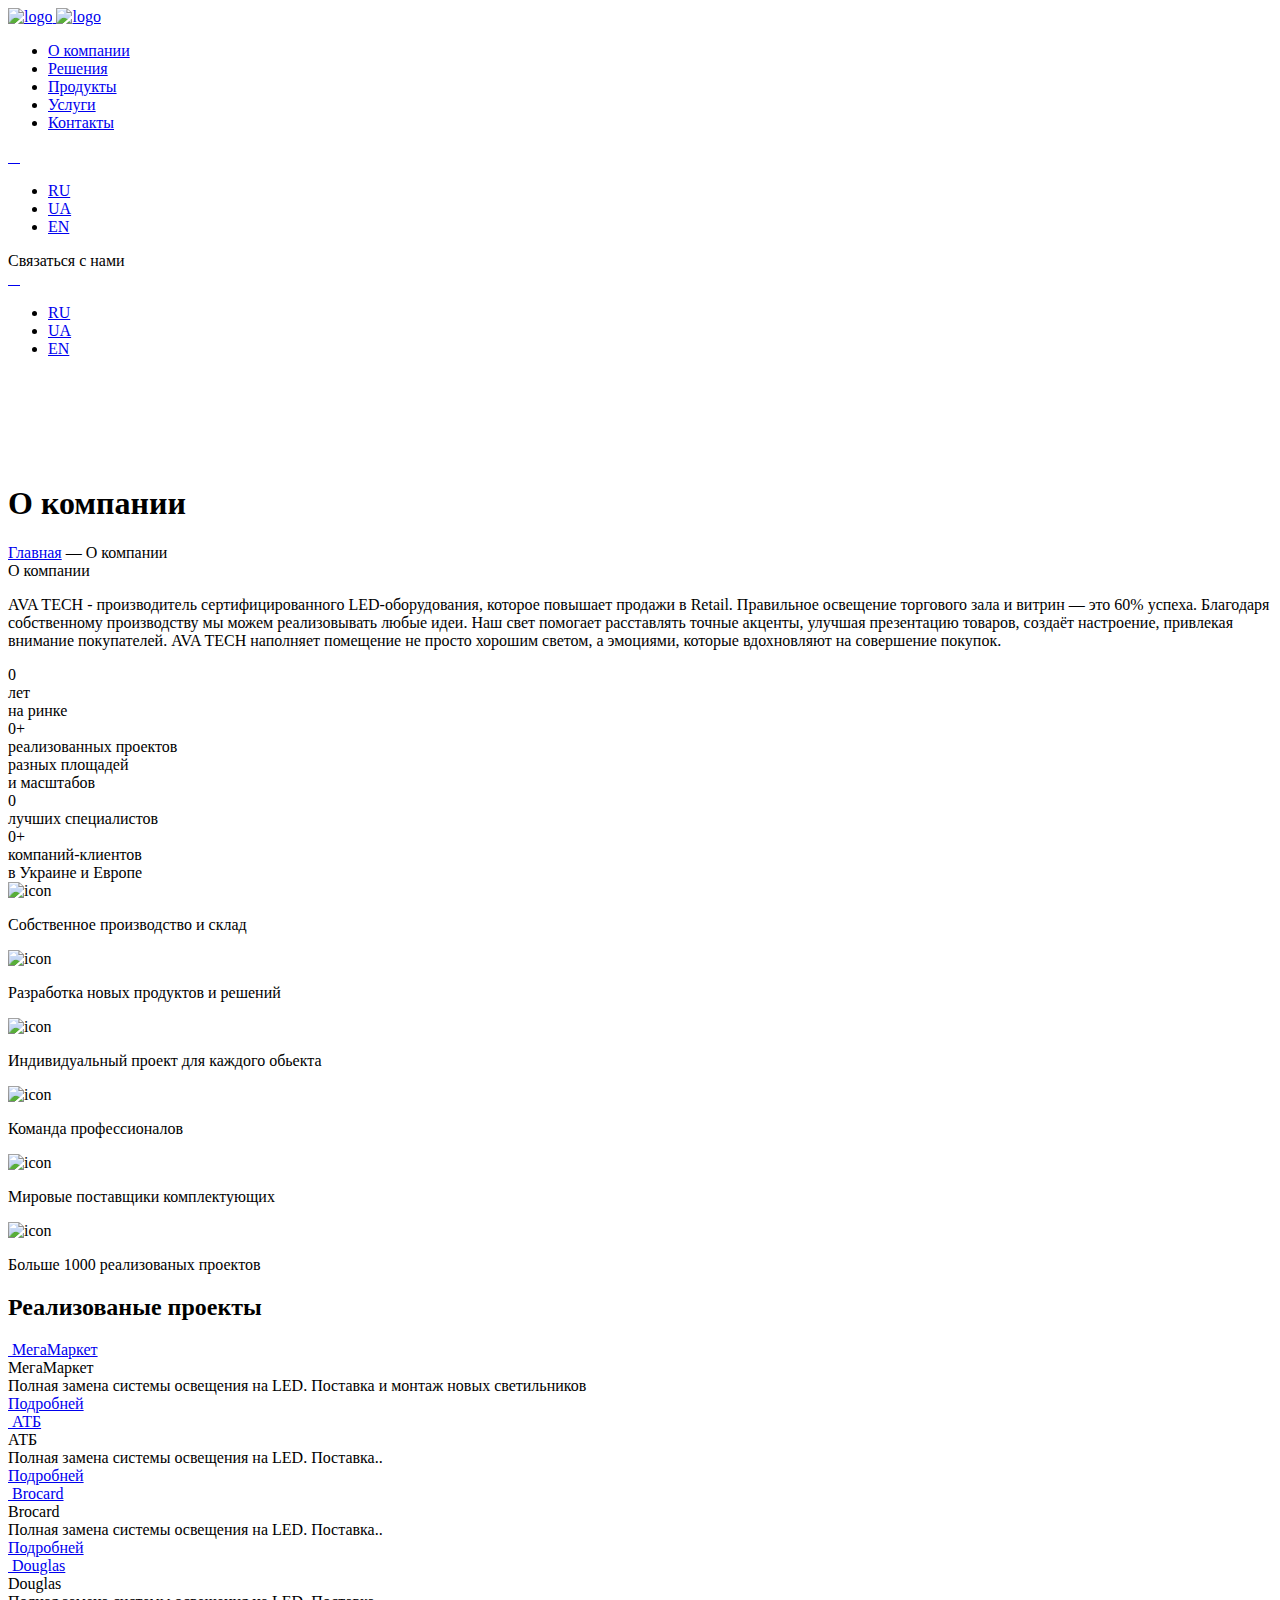
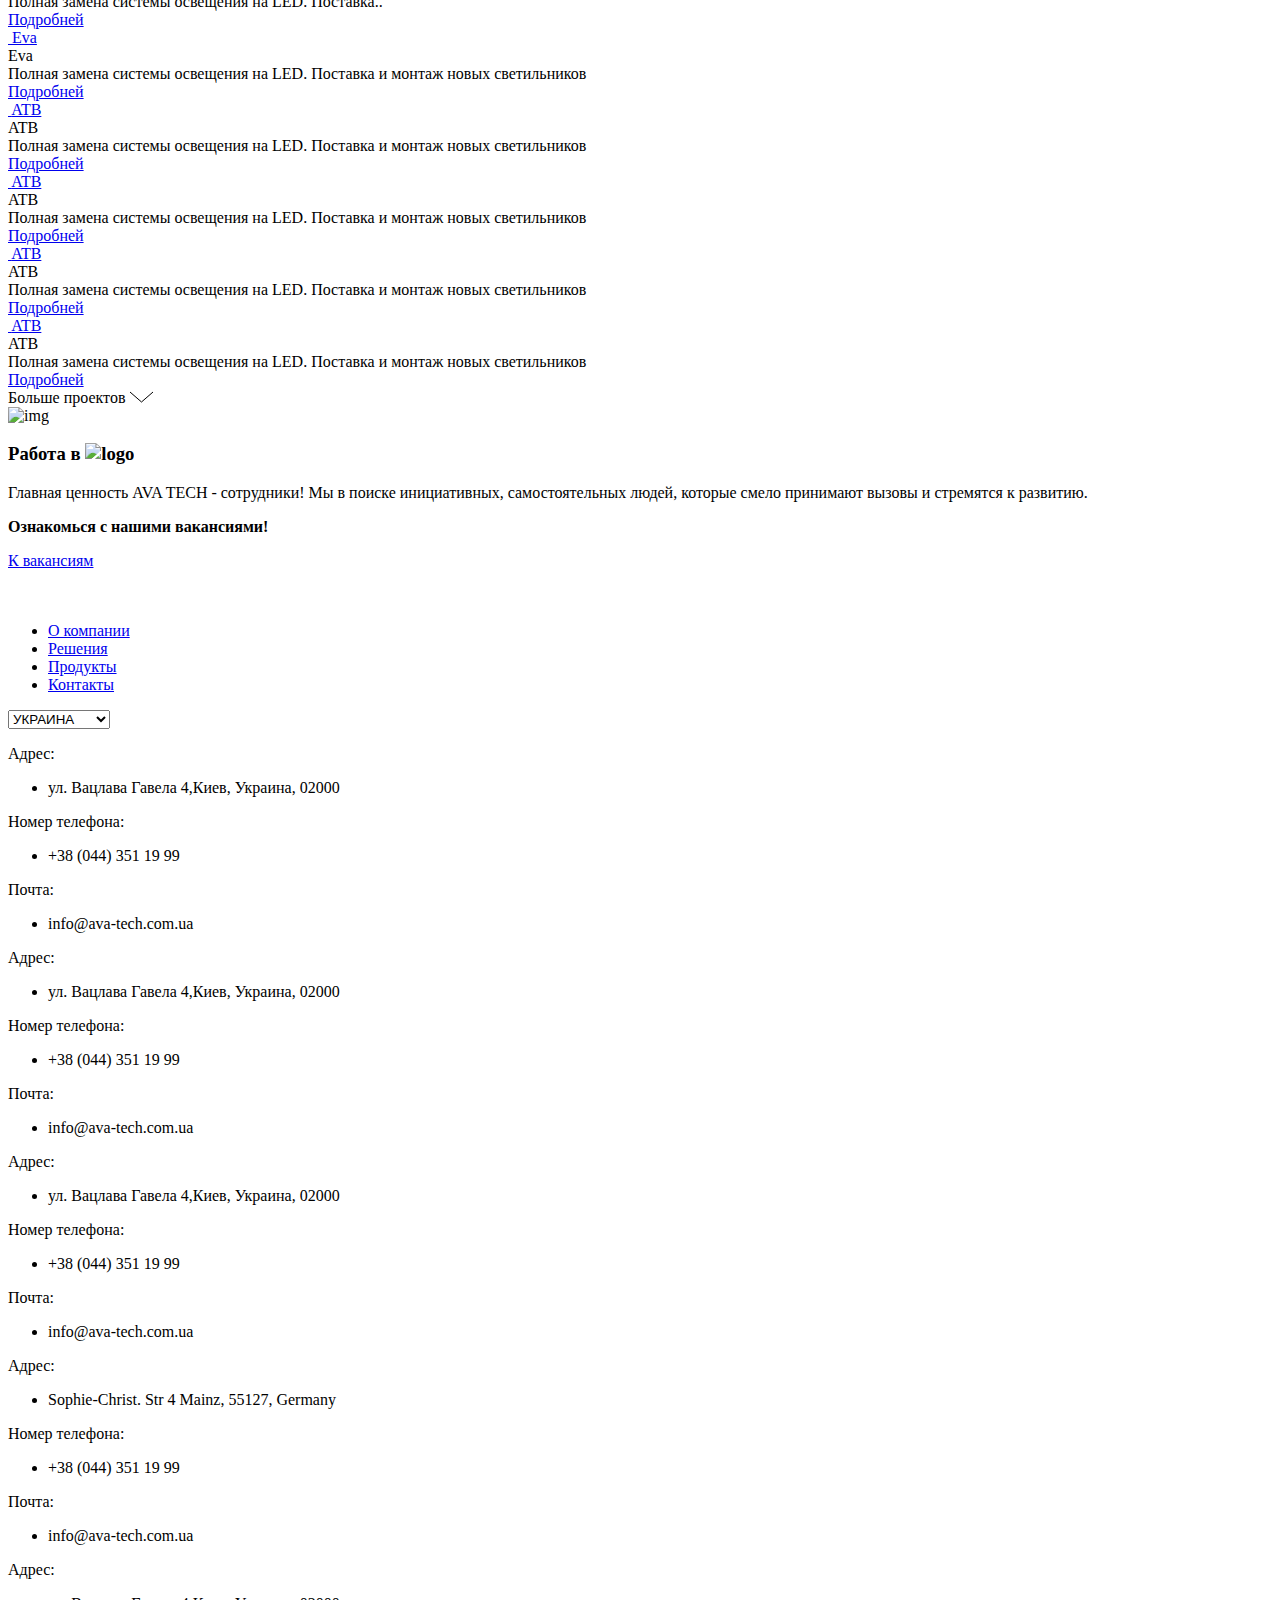
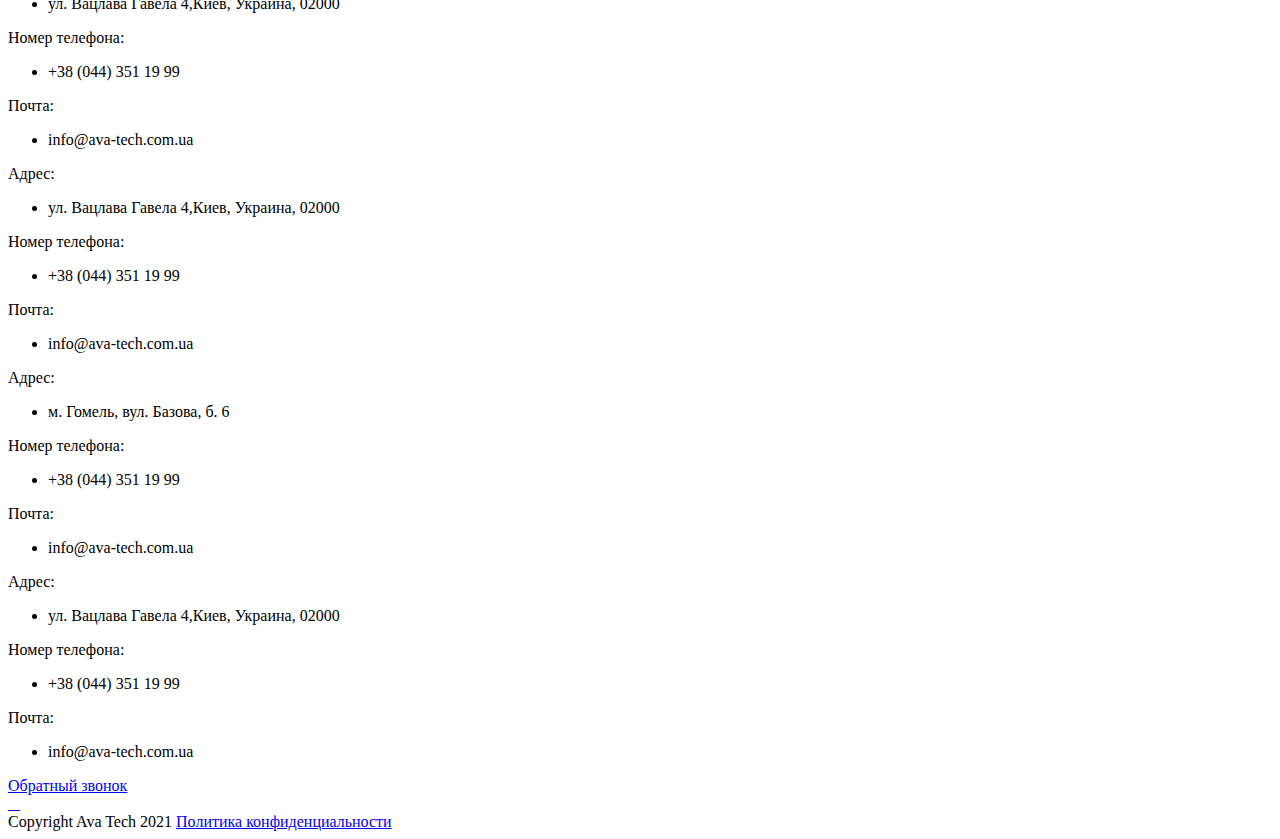
==== about.html @ 02c9c63f "Add files via upload" ====
<!DOCTYPE html>
<html lang="en">
<head>
    <meta charset="UTF-8">
    <meta http-equiv="X-UA-Compatible" content="IE=edge">
    <meta name="viewport" content="width=device-width, initial-scale=1.0">
    <link rel="stylesheet" href="./css/bootstrap.min.css">
    <link rel="stylesheet" href="./css/slick.css">
    <link rel="stylesheet" href="./css/aos.css">
    <!-- <link rel="stylesheet" href="./css/swiper-bundle.css"> -->
    <link rel="stylesheet" href="./css/nice-select.css">
    <link rel="stylesheet" href="./css/main.css">
    <link rel="icon" href="./img/favicon.png" sizes="32x32" />

    <script src="https://unpkg.com/@google/markerclustererplus@4.0.1/dist/markerclustererplus.min.js"></script>
    <script src="https://maps.googleapis.com/maps/api/js?key=AIzaSyApj8qSzyO4DqXeQtFQPKI4mi6p-MBwlpo&libraries=places"></script>

    <link rel="stylesheet" href="css/new.css">
    <title>AvaTech</title>
</head>
<body class="">
    <header class="header__wrapper">
        <div class="header">
            <div class="container">
                <div class="header_row ">
                    
                    <div class="header__logo">
                        <a href="index.html">
                            <img class="logo-big" src="./img/logo_icon.svg" alt="logo">
                            <img class="logo-small" src="./img/logo_small.svg" alt="logo">
                        </a>
                    </div>
                
                    <div class=" header__menu-wrap">
                        <div class="header__menu">
                            <ul>
                                <li class="current-menu-item ">
                                    <a href="about.html">О компании</a>
                                </li>
                                <li >
                                    <a href="solutions.html">Решения</a>
                                </li>
                                <li>
                                    <a href="products.html">Продукты</a>
                                </li>
                                <li>
                                    <a href="#">Услуги</a>
                                </li>
                                <li>
                                    <a href="contacts.html">Контакты</a>
                                </li>
                            </ul>
                        </div>
                        <div class="header__soc_mob">
                            <a href="#">
                                <img src="./img/Icon_youtube.svg" alt="">
                            </a>
                            <a href="#">
                                <img src="./img/Icon_inst.svg" alt="">
                            </a>
                            <a href="#">
                                <img src="./img/Icon_fb.svg" alt="">
                            </a>
                            <a href="#">
                                <img src="./img/Icon_in.svg" alt="">
                            </a>
                        </div>
                        <div class="header__lang_mob">
                            <ul>
                                <li class="current-lang">
                                    <a href="#">RU</a>
                                </li>
                                <li>
                                    <a href="#">UA</a>
                                </li>
                                <li>
                                    <a href="#">EN</a>
                                </li>
                            </ul>
                        </div>
                    </div>
                    
                    <div class="header__phone">
                        <span>Связаться с нами</span>
                        <img src="./img/phone_w.svg" alt="">
                    </div>
                    <div class="header__soc">
                        <a href="#">
                            <img src="./img/Icon_youtube.svg" alt="">
                        </a>
                        <a href="#">
                            <img src="./img/Icon_inst.svg" alt="">
                        </a>
                        <a href="#">
                            <img src="./img/Icon_fb.svg" alt="">
                        </a>
                        <a href="#">
                            <img src="./img/Icon_in.svg" alt="">
                        </a>
                    </div>
                    <div class="header__lang">
                        <ul>
                            <li class="current-lang">
                                <a href="#">RU</a>
                            </li>
                            <li>
                                <a href="#">UA</a>
                            </li>
                            <li>
                                <a href="#">EN</a>
                            </li>
                        </ul>
                    </div>
                    <div class="burger-menu ">
                        <img class="burger-menu_open" src="./img/burger.svg" alt="">
                        <img class="burger-menu_close" src="./img/close.svg" alt="">
                    </div>
                   
                </div>
            </div>
        </div>
    </header>
    <main>
        <section class="about-intro">
            <div class="about-intro__slider">
                <div class="about-intro-slider">
                    <div class="about-intro-slide">
                        <img src="./img/about_slide_1.jpg" alt="">
                    </div>
                    <div class="about-intro-slide">
                        <img src="./img/about_slide2.jpg" alt="">
                    </div>
                    <div class="about-intro-slide">
                        <img src="./img/about_slide3.jpg" alt="">
                    </div>
                    <div class="about-intro-slide">
                        <img src="./img/about_slide4.jpg" alt="">
                    </div>
                </div>
            </div>
            <div class="about-intro__container">
                <div class="container">
                    <div class="about-intro__title">
                        <h1>О компании</h1>
                    </div>
                    <div class="slick-navigation"></div>
                </div>
            </div>
        </section>

        <div class="container">
            <div class="breadcrumbs">
                <span>
                    <a href="index.html">Главная</a>
                </span>
                —
                <span>
                    О компании 
                </span>
            </div>
        </div>

        
        
        <section class="about" id="about">
            <div class="container">
                <div class="about__title">
                    <div class="s-title">О компании</div>
                </div>
                <div class="row align-items-center">
                    <div class="col-lg-6">
                        <div class="abouttext">
                            <p>
                                AVA TECH - производитель сертифицированного LED-оборудования, которое повышает продажи в Retail. Правильное освещение торгового зала и витрин — это 60% успеха. Благодаря собственному производству мы можем реализовывать любые идеи. Наш свет помогает расставлять точные акценты, улучшая презентацию товаров, создаёт настроение, привлекая внимание покупателей. AVA TECH наполняет помещение не просто хорошим светом, а эмоциями, которые вдохновляют на совершение покупок.
                            </p>
                        </div>
                    </div>
                    <div class="col-lg-6 countboxab">
                        <div class="about__statistics">
                            <div class="statistics-item">
                                <div class="statistics-item__numb"><span class='count' data-count="9">0</span></div>
                                <div class="statistics-item__text">лет <br> на ринке</div>
                            </div>
                            <div class="statistics-item">
                                <div class="statistics-item__numb"><span class='count' data-count="1000">0</span>+</div>
                                <div class="statistics-item__text">реализованных проектов<br> разных площадей<br> и масштабов</div>
                            </div>
                            <div class="statistics-item">
                                <div class="statistics-item__numb"><span class='count' data-count="50">0</span></div>
                                <div class="statistics-item__text">лучших специалистов</div>
                            </div>
                            <div class="statistics-item">
                                <div class="statistics-item__numb"><span class='count' data-count="100">0</span>+</div>
                                <div class="statistics-item__text">компаний-клиентов<br> в Украине и Европе</div>
                            </div>
                            
                        </div>
                    </div>
                </div>
                <div class="about__items">
                    <div class="row">
                        <div class="col-lg-2 col-md-4 col-6">
                            <div class="about__items-benefits">
                                <div class="imgwrap">
                                    <img src="img/new/abic1.svg" alt="icon">
                                </div>
                                <p>
                                    Собственное производство и склад
                                </p>
                            </div>
                        </div>
                        <div class="col-lg-2 col-md-4 col-6">
                            <div class="about__items-benefits">
                                <div class="imgwrap">
                                    <img src="img/new/abic2.svg" alt="icon">
                                </div>
                                <p>
                                    Разработка новых продуктов и решений
                                </p>
                            </div>

                        </div>
                        <div class="col-lg-2 col-md-4 col-6">
                            <div class="about__items-benefits">
                                <div class="imgwrap">
                                    <img src="img/new/abic3.svg" alt="icon">
                                </div>
                                <p>
                                    Индивидуальный проект для каждого обьекта
                                </p>
                            </div>

                        </div>
                        <div class="col-lg-2 col-md-4 col-6">
                            <div class="about__items-benefits">
                                <div class="imgwrap">
                                    <img src="img/new/abic4.svg" alt="icon">
                                </div>
                                <p>
                                    Команда профессионалов
                                </p>
                            </div>

                        </div>
                        <div class="col-lg-2 col-md-4 col-6">
                            <div class="about__items-benefits">
                                <div class="imgwrap">
                                    <img src="img/new/abic5.svg" alt="icon">
                                </div>
                                <p>
                                    Мировые поставщики комплектующих
                                </p>
                            </div>

                        </div>
                        <div class="col-lg-2 col-md-4 col-6">
                            <div class="about__items-benefits">
                                <div class="imgwrap">
                                    <img src="img/new/abic6.svg" alt="icon">
                                </div>
                                <p>
                                    Больше 1000 реализованых проектов
                                </p>
                            </div>

                        </div>
                    </div>
                </div>
            </div>
        </section>

        <!-- <section class="about-services">
            <div class="about__title"> 
                <div class="s-title">Услуги</div>
            </div>
            <div class="container">
                <div class="about-services__items">
                    <div class="about-service">
                        <div class="row">
                            <div class="col-lg-6">
                                <div class="about-service__img">
                                    <img src="./img/service1.jpg" alt="">
                                </div>
                            </div>
                            <div class="col-lg-6">
                                <div class="about-service__content">
                                    <div class="about-service__title">Световой дизайн </div>
                                    <div class="about-service__text">
                                        <p>
                                            Правильный свет притягивает внимание, интригует, 
                                            создает атмосферу и играет с настроением покупателя. 
                                            Такой свет направляет внимание в нужное направление и 
                                            вызывает эмоции способные выделить нужный товар среди других подобных.
                                        </p>
                                        <p>
                                            Чего вы ждете от своего света? Компания AVA TECH умеет создавать концепции 
                                            с душой и идеей под любые требования заказчика. Наш свет раскроет ваш 
                                            продукт в лучшем свете и поможет увеличить продажи.
                                        </p>
                                    </div>
                                </div>
                            </div>
                        </div>
                    </div>
                    <div class="about-service">
                        <div class="row">
                            <div class="col-lg-6">
                                <div class="about-service__img">
                                    <img src="./img/service2.jpg" alt="">
                                </div>
                            </div>
                            <div class="col-lg-6">
                                <div class="about-service__content">
                                    <div class="about-service__title">Монтаж и настройка освещения</div>
                                    <div class="about-service__text">
                                        <p>
                                            Монтаж и настройка освещения это неотъемлемая часть качественного светового 
                                            решения. Наши специалисты разместят освещение в вашем магазине точно по 
                                            проекту размещения освещения и настроят светильник для того чтобы он 
                                            выполнял свои задачи с максимальной точностью. 
                                        </p>
                                    </div>
                                </div>
                            </div>
                        </div>
                    </div>
                    <div class="about-service">
                        <div class="row">
                            <div class="col-lg-6">
                                <div class="about-service__img">
                                    <img src="./img/service3.jpg" alt="">
                                </div>
                            </div>
                            <div class="col-lg-6">
                                <div class="about-service__content">
                                    <div class="about-service__title">Системы управления</div>
                                    <div class="about-service__text">
                                        <p>
                                            Независимо от того, существующее ли это здание или новое - с нашими 
                                            системами автоматического управления вы получите контроль над своей недвижимостью. 
                                            Данные системы без труда позволяют регулировать работу систем при разных 
                                            условиях и поможет снизить расходы на обслуживание данных процессов.
                                        </p>
                                        
                                    </div>
                                </div>
                            </div>
                        </div>
                    </div>
                </div>
            </div>
        </section> -->
      
        <section class="projects">
            <div class="container">
                <div class="title-projects">
                    <h2>Реализованые проекты</h2>
                </div>
            </div>
            <div class="container">
                <div class="projects__items clearfix">
                    <div class="projects-item__wrap">
                        <div class="projects-item">
                            <div class="projects-item__content">
                                <a href="#" class="projects-item__img">
                                    <img src="./img/proj1.jpg" alt="">
                                </a>
                                <a href="#" class="projects-item__title">МегаМаркет</a>
                                <div class="projects-item__desc">
                                    <div class="projects-item__name">МегаМаркет</div>
                                    <div class="projects-item__text">Полная замена системы освещения на LED. Поставка и монтаж новых светильников</div>
                                    <div class="projects-item__btn">
                                        <a href="#" class="btn btn_black">Подробней</a>
                                    </div>
                                </div>
                            </div>
                        </div>
                    </div>
                    <div class="projects-item__wrap">
                        <div class="projects-item">
                            <div class="projects-item__content">
                                <a href="#" class="projects-item__img">
                                    <img src="./img/proj2.jpg" alt="">
                                </a>
                                <a href="#" class="projects-item__title">АТБ</a>

                                <div class="projects-item__desc">
                                    <div class="projects-item__name">АТБ</div>
                                    <div class="projects-item__text">Полная замена системы освещения на LED. Поставка.. </div>
                                    <div class="projects-item__btn">
                                        <a href="#" class="btn btn_black">Подробней</a>
                                    </div>
                                </div>
                            </div>
                        </div>
                        
                    </div>
                    <div class="projects-item__wrap">
                        <div class="projects-item">
                            <div class="projects-item__content">
                                <a href="#" class="projects-item__img">
                                    <img src="./img/proj3.jpg" alt="">
                                </a>
                                <a href="#" class="projects-item__title">Brocard</a>

                                <div class="projects-item__desc">
                                    <div class="projects-item__name">Brocard</div>
                                    <div class="projects-item__text">Полная замена системы освещения на LED. Поставка.. </div>
                                    <div class="projects-item__btn">
                                        <a href="#" class="btn btn_black">Подробней</a>
                                    </div>
                                </div>
                            </div>
                        </div>
                        
                    </div>
                    <div class="projects-item__wrap">
                        <div class="projects-item">
                            <div class="projects-item__content">
                                <a href="#" class="projects-item__img">
                                    <img src="./img/proj4.jpg" alt="">
                                </a>
                                <a href="#" class="projects-item__title">Douglas</a>
                                <div class="projects-item__desc">
                                    <div class="projects-item__name">Douglas</div>
                                    <div class="projects-item__text">Полная замена системы освещения на LED. Поставка.. </div>
                                    <div class="projects-item__btn">
                                        <a href="#" class="btn btn_black">Подробней</a>
                                    </div>
                                </div>
                            </div>
                        </div>
                        
                    </div>
                    <div class="projects-item__wrap">
                        <div class="projects-item">
                            <div class="projects-item__content">
                                <a href="#" class="projects-item__img">
                                    <img src="./img/proj5.jpg" alt="">
                                </a>
                                <a href="#" class="projects-item__title">Eva</a>

                                <div class="projects-item__desc">
                                    <div class="projects-item__name">Eva</div>
                                    <div class="projects-item__text">Полная замена системы освещения на LED. Поставка и монтаж новых светильников</div>
                                    <div class="projects-item__btn">
                                        <a href="#" class="btn btn_black">Подробней</a>
                                    </div>
                                </div>
                            </div>
                        </div>
                        
                    </div>
                    <div class="projects-item__wrap">
                        <div class="projects-item">
                            <div class="projects-item__content">
                                <a href="#" class="projects-item__img">
                                    <img src="./img/proj2.jpg" alt="">
                                </a>
                                <a href="#" class="projects-item__title">ATB</a>

                                <div class="projects-item__desc">
                                    <div class="projects-item__name">ATB</div>
                                    <div class="projects-item__text">Полная замена системы освещения на LED. Поставка и монтаж новых светильников</div>
                                    <div class="projects-item__btn">
                                        <a href="#" class="btn btn_black">Подробней</a>
                                    </div>
                                </div>
                            </div>
                        </div>
                        
                    </div>
                    <div class="projects-item__wrap">
                        <div class="projects-item">
                            <div class="projects-item__content">
                                <a href="#" class="projects-item__img">
                                    <img src="./img/proj3.jpg" alt="">
                                </a>
                                <a href="#" class="projects-item__title">ATB</a>

                                <div class="projects-item__desc">
                                    <div class="projects-item__name">ATB</div>
                                    <div class="projects-item__text">Полная замена системы освещения на LED. Поставка и монтаж новых светильников</div>
                                    <div class="projects-item__btn">
                                        <a href="#" class="btn btn_black">Подробней</a>
                                    </div>
                                </div>
                            </div>
                        </div>
                        
                    </div>
                    <div class="projects-item__wrap">
                        <div class="projects-item">
                            <div class="projects-item__content">
                                <a href="#" class="projects-item__img">
                                    <img src="./img/proj5.jpg" alt="">
                                </a>
                                <a href="#" class="projects-item__title">ATB</a>

                                <div class="projects-item__desc">
                                    <div class="projects-item__name">ATB</div>
                                    <div class="projects-item__text">Полная замена системы освещения на LED. Поставка и монтаж новых светильников</div>
                                    <div class="projects-item__btn">
                                        <a href="#" class="btn btn_black">Подробней</a>
                                    </div>
                                </div>
                            </div>
                        </div>
                        
                    </div>
                    <div class="projects-item__wrap">
                        <div class="projects-item">
                            <div class="projects-item__content">
                                <a href="#" class="projects-item__img">
                                    <img src="./img/proj4.jpg" alt="">
                                </a>
                                <a href="#" class="projects-item__title">ATB</a>

                                <div class="projects-item__desc">
                                    <div class="projects-item__name">ATB</div>
                                    <div class="projects-item__text">Полная замена системы освещения на LED. Поставка и монтаж новых светильников</div>
                                    <div class="projects-item__btn">
                                        <a href="#" class="btn btn_black">Подробней</a>
                                    </div>
                                </div>
                            </div>
                        </div>
                        
                    </div>
                   
                </div>
                <div class="projects__more ">
                    <div class="more-btn">
                        Больше проектов
                        <svg width="25" height="12" viewBox="0 0 25 12" fill="none" xmlns="http://www.w3.org/2000/svg">
                            <path d="M24 1L12.5 11L1 0.999999" stroke="black"/>
                        </svg>
                            
                    </div>
                </div>
            </div>
        </section>

        <section class="jobinavatech">
            <div class="container">
                <div class="row">
                    <div class="col-lg-4">
                        <div class="jobinavatech__pic">
                            <img src="img/new/jobinavatech.png" alt="img">
                        </div>
                    </div>
                    <div class="col-lg-8">
                        <div class="jobinavatech__jobinfo">
                            <h3 class="title">
                                Работа в <img src="img/new/jobava.svg" alt="logo">
                            </h3>
                            <div class="descr">
                                <p>
                                    Главная ценность AVA TECH - сотрудники! Мы в поиске инициативных, самостоятельных людей, которые смело принимают вызовы и стремятся к развитию.
                                </p>
                                <p>
                                    <b>Ознакомься с нашими вакансиями!</b>
                                </p>
                            </div>
                            <a href="#" class="jobinfobtn">К вакансиям</a>
                        </div>
                    </div>
                </div>
            </div>
        </section>


    </main>
    <footer class="footer">
        <div class="top-btn">
            <svg width="20" height="11" viewBox="0 0 20 11" fill="none" xmlns="http://www.w3.org/2000/svg">
                <path d="M1 10L10 1L19 10" stroke="white" stroke-linecap="square"/>
            </svg>
        </div>
        <div class="container">
            <div class="row">
                <div class="col-lg-2">
                    <div class="footer__logo">
                        <a href="#">
                            <img src="./img/logo.svg" alt="">
                        </a>
                    </div>
                </div>
                <div class="col-lg-2">
                    <div class="footer__menu">
                        <ul>
                            <li>
                                <a href="#">О компании</a>
                            </li>
                            <li>
                                <a href="#">Решения</a>
                            </li>
                            <li>
                                <a href="#">Продукты</a>
                            </li>
                            <li>
                                <a href="#">Контакты</a>
                            </li>
                        </ul>
                    </div>
                </div>
                <div class="col-lg-5">
                    <div class="footer__contacts">
                        <div class="footer__select">
                            <select class="nice__select" name="" id="contacts_select">
                                <option value="ukr">УКРАИНА</option>
                                <option value="de">НІМЕЧЧИНА</option>
                                <option value="bl">БІЛОРУСЬ</option>
                            </select>
                        </div>
                        <div class="footer__contact-list active" data-list='ukr'>
                            <div class="contact-list">
                                <p class="contact-list__title">Адрес:</p>
                                <ul >
                                    <li>
                                        ул. Вацлава Гавела 4,Киев, Украина, 02000
                                    </li>
                                </ul>
                                <p class="contact-list__title">Номер телефона:</p>
                                <ul>
                                    <li>+38 (044) 351 19 99</li>
                                </ul>
                                <p class="contact-list__title">Почта:</p>
                                <ul>
                                    <li>info@ava-tech.com.ua</li>
                                </ul>
                            </div>
                            <div class="contact-list">
                                <p class="contact-list__title">Адрес:</p>
                                <ul >
                                    <li>
                                        ул. Вацлава Гавела 4,Киев, Украина, 02000
                                    </li>
                                </ul>
                                <p class="contact-list__title">Номер телефона:</p>
                                <ul>
                                    <li>+38 (044) 351 19 99</li>
                                </ul>
                                <p class="contact-list__title">Почта:</p>
                                <ul>
                                    <li>info@ava-tech.com.ua</li>
                                </ul>
                            </div>
                            <div class="contact-list">
                                <p class="contact-list__title">Адрес:</p>
                                <ul >
                                    <li>
                                        ул. Вацлава Гавела 4,Киев, Украина, 02000
                                    </li>
                                </ul>
                                <p class="contact-list__title">Номер телефона:</p>
                                <ul>
                                    <li>+38 (044) 351 19 99</li>
                                </ul>
                                <p class="contact-list__title">Почта:</p>
                                <ul>
                                    <li>info@ava-tech.com.ua</li>
                                </ul>
                            </div>
                        </div>
                        <div class="footer__contact-list" data-list='de'>
                            <div class="contact-list">
                                <p class="contact-list__title">Адрес:</p>
                                <ul >
                                    <li>
                                         Sophie-Christ. Str 4 Mainz, 55127, Germany
                                    </li>
                                </ul>
                                <p class="contact-list__title">Номер телефона:</p>
                                <ul>
                                    <li>+38 (044) 351 19 99</li>
                                </ul>
                                <p class="contact-list__title">Почта:</p>
                                <ul>
                                    <li>info@ava-tech.com.ua</li>
                                </ul>
                            </div>
                            <div class="contact-list">
                                <p class="contact-list__title">Адрес:</p>
                                <ul >
                                    <li>
                                        ул. Вацлава Гавела 4,Киев, Украина, 02000
                                    </li>
                                </ul>
                                <p class="contact-list__title">Номер телефона:</p>
                                <ul>
                                    <li>+38 (044) 351 19 99</li>
                                </ul>
                                <p class="contact-list__title">Почта:</p>
                                <ul>
                                    <li>info@ava-tech.com.ua</li>
                                </ul>
                            </div>
                            <div class="contact-list">
                                <p class="contact-list__title">Адрес:</p>
                                <ul >
                                    <li>
                                        ул. Вацлава Гавела 4,Киев, Украина, 02000
                                    </li>
                                </ul>
                                <p class="contact-list__title">Номер телефона:</p>
                                <ul>
                                    <li>+38 (044) 351 19 99</li>
                                </ul>
                                <p class="contact-list__title">Почта:</p>
                                <ul>
                                    <li>info@ava-tech.com.ua</li>
                                </ul>
                            </div>
                        </div>
                        <div class="footer__contact-list" data-list='bl'>
                            <div class="contact-list">
                                <p class="contact-list__title">Адрес:</p>
                                <ul >
                                    <li>
                                        м. Гомель, вул. Базова, б. 6
                                    </li>
                                </ul>
                                <p class="contact-list__title">Номер телефона:</p>
                                <ul>
                                    <li>+38 (044) 351 19 99</li>
                                </ul>
                                <p class="contact-list__title">Почта:</p>
                                <ul>
                                    <li>info@ava-tech.com.ua</li>
                                </ul>
                            </div>
                            
                            <div class="contact-list">
                                <p class="contact-list__title">Адрес:</p>
                                <ul >
                                    <li>
                                        ул. Вацлава Гавела 4,Киев, Украина, 02000
                                    </li>
                                </ul>
                                <p class="contact-list__title">Номер телефона:</p>
                                <ul>
                                    <li>+38 (044) 351 19 99</li>
                                </ul>
                                <p class="contact-list__title">Почта:</p>
                                <ul>
                                    <li>info@ava-tech.com.ua</li>
                                </ul>
                            </div>
                        </div>
                    </div>
                </div>
                <div class="col-lg-3">
                    <div class="footer__soc">
                        <div class="footer__btn">
                            <a href="#" class="btn btn_black">Обратный звонок</a>
                        </div>
                        <div class="footer__icons">
                            <a href="#">
                                <img src="./img/Icon_youtube.svg" alt="">
                            </a>
                            <a href="#">
                                <img src="./img/Icon_inst.svg" alt="">
                            </a>
                            <a href="#">
                                <img src="./img/Icon_fb.svg" alt="">
                            </a>
                            <a href="#">
                                <img src="./img/Icon_in.svg" alt="">
                            </a>
                        </div>
                    </div>
                </div>
            </div>
            <div class="footer__copy">
                <span>Copyright Ava Tech 2021</span>
                <a href="#">Политика конфиденциальности</a>
            </div>
        </div>
    </footer>
    
</body>
<script src='./js/jquery.js'></script>
<script src='./js/bootstrap.min.js'></script>
<script src='./js/slick.min.js'></script>
<script src='./js/aos.js'></script>
<script src='./js/swiper-bundle.min.js'></script>
<script src='./js/jquery.nice-select.min.js'></script>
<script src='./js/main.js'></script>

<script src='js/new.js'></script>


</html>
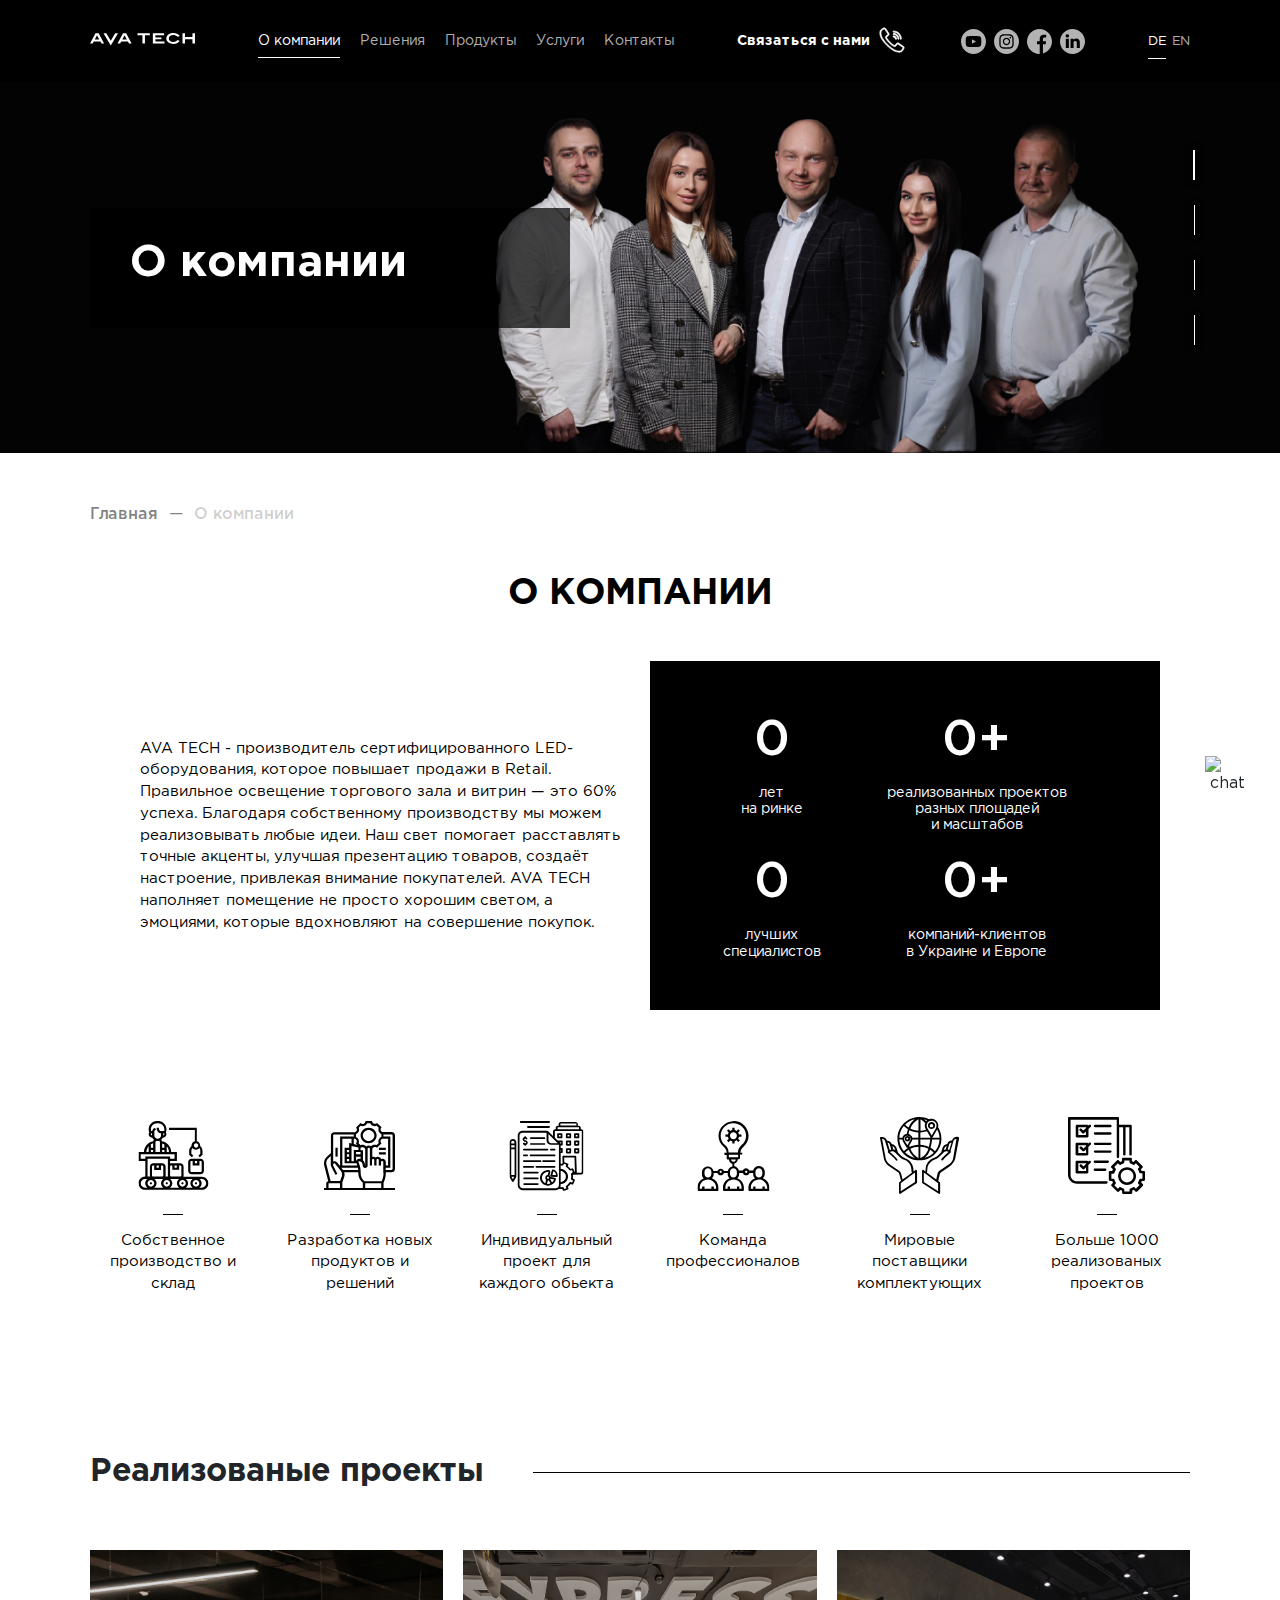
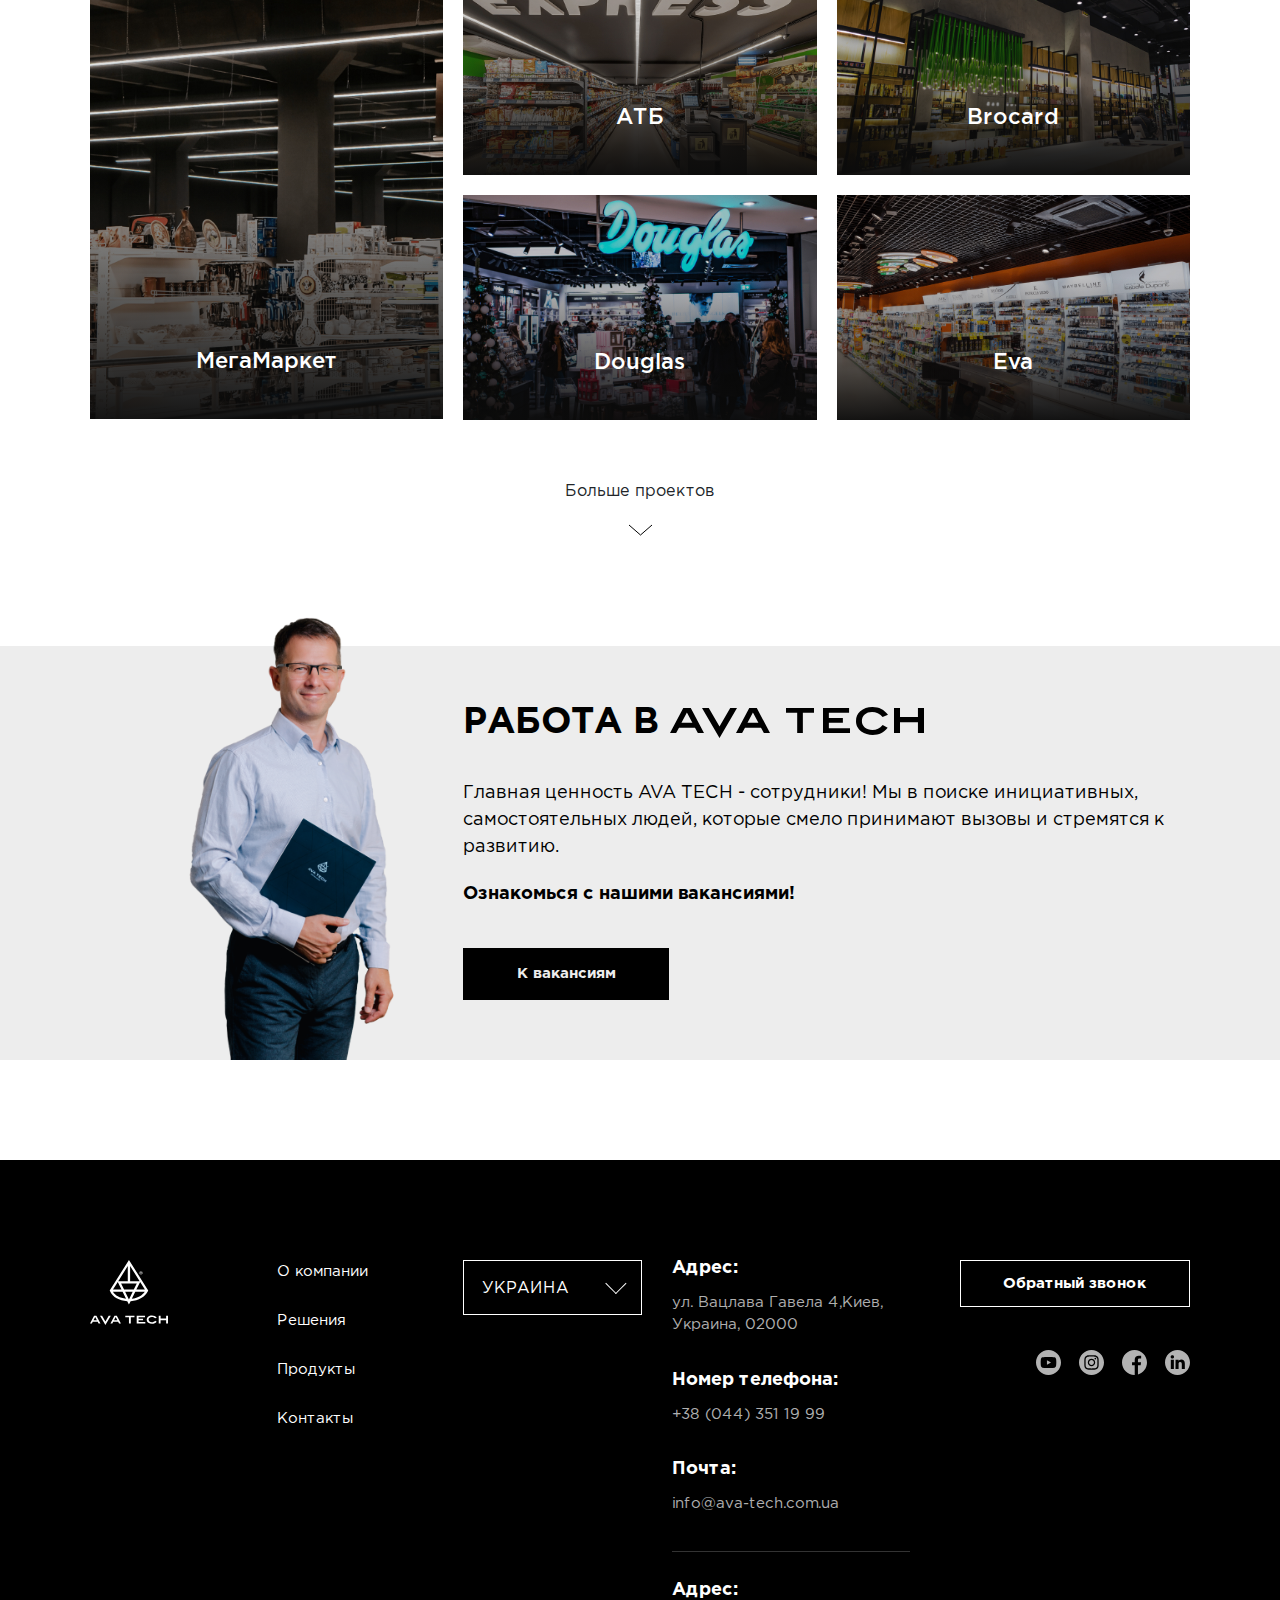
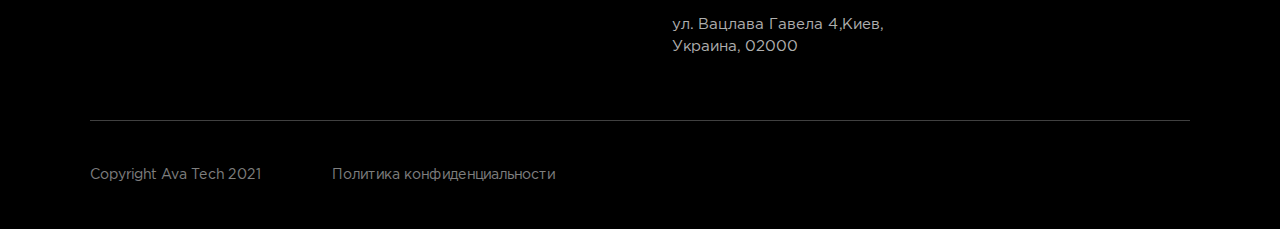
==== commit f2f6540a: "Add files via upload" ====
--- a/about.html
+++ b/about.html
@@ -68,10 +68,7 @@
                         <div class="header__lang_mob">
                             <ul>
                                 <li class="current-lang">
-                                    <a href="#">RU</a>
-                                </li>
-                                <li>
-                                    <a href="#">UA</a>
+                                    <a href="#">DE</a>
                                 </li>
                                 <li>
                                     <a href="#">EN</a>
@@ -101,10 +98,7 @@
                     <div class="header__lang">
                         <ul>
                             <li class="current-lang">
-                                <a href="#">RU</a>
-                            </li>
-                            <li>
-                                <a href="#">UA</a>
+                                <a href="#">DE</a>
                             </li>
                             <li>
                                 <a href="#">EN</a>
@@ -176,7 +170,7 @@
                         </div>
                     </div>
                     <div class="col-lg-6 countboxab">
-                        <div class="about__statistics">
+                        <div class="about__statistics abus">
                             <div class="statistics-item">
                                 <div class="statistics-item__numb"><span class='count' data-count="9">0</span></div>
                                 <div class="statistics-item__text">лет <br> на ринке</div>
@@ -576,6 +570,9 @@
             <svg width="20" height="11" viewBox="0 0 20 11" fill="none" xmlns="http://www.w3.org/2000/svg">
                 <path d="M1 10L10 1L19 10" stroke="white" stroke-linecap="square"/>
             </svg>
+        </div>
+        <div class="chat-btn">
+           <img src="img/new/chatbtn.png" alt="chat">                
         </div>
         <div class="container">
             <div class="row">
--- a/css/nice-select.css
+++ b/css/nice-select.css
@@ -0,0 +1,138 @@
+.nice-select {
+  -webkit-tap-highlight-color: transparent;
+  background-color: #fff;
+  border-radius: 5px;
+  border: solid 1px #e8e8e8;
+  box-sizing: border-box;
+  clear: both;
+  cursor: pointer;
+  display: block;
+  float: left;
+  font-family: inherit;
+  font-size: 14px;
+  font-weight: normal;
+  height: 42px;
+  line-height: 40px;
+  outline: none;
+  padding-left: 18px;
+  padding-right: 30px;
+  position: relative;
+  text-align: left !important;
+  -webkit-transition: all 0.2s ease-in-out;
+  transition: all 0.2s ease-in-out;
+  -webkit-user-select: none;
+     -moz-user-select: none;
+      -ms-user-select: none;
+          user-select: none;
+  white-space: nowrap;
+  width: auto; }
+  .nice-select:hover {
+    border-color: #dbdbdb; }
+  .nice-select:active, .nice-select.open, .nice-select:focus {
+    border-color: #999; }
+  .nice-select:after {
+    border-bottom: 2px solid #999;
+    border-right: 2px solid #999;
+    content: '';
+    display: block;
+    height: 5px;
+    margin-top: -4px;
+    pointer-events: none;
+    position: absolute;
+    right: 12px;
+    top: 50%;
+    -webkit-transform-origin: 66% 66%;
+        -ms-transform-origin: 66% 66%;
+            transform-origin: 66% 66%;
+    -webkit-transform: rotate(45deg);
+        -ms-transform: rotate(45deg);
+            transform: rotate(45deg);
+    -webkit-transition: all 0.15s ease-in-out;
+    transition: all 0.15s ease-in-out;
+    width: 5px; }
+  .nice-select.open:after {
+    -webkit-transform: rotate(-135deg);
+        -ms-transform: rotate(-135deg);
+            transform: rotate(-135deg); }
+  .nice-select.open .list {
+    opacity: 1;
+    pointer-events: auto;
+    -webkit-transform: scale(1) translateY(0);
+        -ms-transform: scale(1) translateY(0);
+            transform: scale(1) translateY(0); }
+  .nice-select.disabled {
+    border-color: #ededed;
+    color: #999;
+    pointer-events: none; }
+    .nice-select.disabled:after {
+      border-color: #cccccc; }
+  .nice-select.wide {
+    width: 100%; }
+    .nice-select.wide .list {
+      left: 0 !important;
+      right: 0 !important; }
+  .nice-select.right {
+    float: right; }
+    .nice-select.right .list {
+      left: auto;
+      right: 0; }
+  .nice-select.small {
+    font-size: 12px;
+    height: 36px;
+    line-height: 34px; }
+    .nice-select.small:after {
+      height: 4px;
+      width: 4px; }
+    .nice-select.small .option {
+      line-height: 34px;
+      min-height: 34px; }
+  .nice-select .list {
+    background-color: #fff;
+    border-radius: 5px;
+    box-shadow: 0 0 0 1px rgba(68, 68, 68, 0.11);
+    box-sizing: border-box;
+    margin-top: 4px;
+    opacity: 0;
+    overflow: hidden;
+    padding: 0;
+    pointer-events: none;
+    position: absolute;
+    top: 100%;
+    left: 0;
+    -webkit-transform-origin: 50% 0;
+        -ms-transform-origin: 50% 0;
+            transform-origin: 50% 0;
+    -webkit-transform: scale(0.75) translateY(-21px);
+        -ms-transform: scale(0.75) translateY(-21px);
+            transform: scale(0.75) translateY(-21px);
+    -webkit-transition: all 0.2s cubic-bezier(0.5, 0, 0, 1.25), opacity 0.15s ease-out;
+    transition: all 0.2s cubic-bezier(0.5, 0, 0, 1.25), opacity 0.15s ease-out;
+    z-index: 9; }
+    .nice-select .list:hover .option:not(:hover) {
+      background-color: transparent !important; }
+  .nice-select .option {
+    cursor: pointer;
+    font-weight: 400;
+    line-height: 40px;
+    list-style: none;
+    min-height: 40px;
+    outline: none;
+    padding-left: 18px;
+    padding-right: 29px;
+    text-align: left;
+    -webkit-transition: all 0.2s;
+    transition: all 0.2s; }
+    .nice-select .option:hover, .nice-select .option.focus, .nice-select .option.selected.focus {
+      background-color: #f6f6f6; }
+    .nice-select .option.selected {
+      font-weight: bold; }
+    .nice-select .option.disabled {
+      background-color: transparent;
+      color: #999;
+      cursor: default; }
+
+.no-csspointerevents .nice-select .list {
+  display: none; }
+
+.no-csspointerevents .nice-select.open .list {
+  display: block; }
--- a/css/main.css
+++ b/css/main.css
@@ -0,0 +1,7193 @@
+.subscribe {
+  background: #000;
+  padding: 60px 0 41px 0;
+  margin-bottom: 100px;
+  position: relative;
+}
+
+@media (max-width: 991px) {
+  .subscribe {
+    padding-top: 260px;
+  }
+}
+
+@media (max-width: 767px) {
+  .subscribe {
+    margin-bottom: 50px;
+  }
+}
+
+@media (max-width: 991px) {
+  .subscribe .col-12 {
+    position: static;
+  }
+}
+
+.subscribe__title {
+  color: #fff;
+  font-size: 36px;
+  line-height: 145%;
+  font-family: gpl;
+  margin-bottom: 21px;
+}
+
+@media (max-width: 1485px) {
+  .subscribe__title {
+    font-size: 32px;
+  }
+}
+
+@media (max-width: 1200px) {
+  .subscribe__title {
+    font-size: 24px;
+  }
+}
+
+@media (max-width: 767px) {
+  .subscribe__title {
+    font-size: 18px;
+    text-align: center;
+  }
+}
+
+.subscribe__title span {
+  font-family: gpb;
+}
+
+.subscribe__form-container {
+  display: -webkit-box;
+  display: -ms-flexbox;
+  display: flex;
+  -webkit-box-pack: justify;
+      -ms-flex-pack: justify;
+          justify-content: space-between;
+  -webkit-box-align: end;
+      -ms-flex-align: end;
+          align-items: flex-end;
+}
+
+@media (max-width: 767px) {
+  .subscribe__form-container {
+    -ms-flex-wrap: wrap;
+        flex-wrap: wrap;
+  }
+}
+
+.subscribe__form-inputs {
+  display: -webkit-box;
+  display: -ms-flexbox;
+  display: flex;
+  -webkit-box-orient: vertical;
+  -webkit-box-direction: normal;
+      -ms-flex-direction: column;
+          flex-direction: column;
+  width: calc( 50% - 10px);
+}
+
+@media (max-width: 767px) {
+  .subscribe__form-inputs {
+    width: 100%;
+  }
+}
+
+.subscribe__form-inputs input {
+  padding: 10px;
+  background: none;
+  margin-bottom: 20px;
+  border: none;
+  -webkit-box-shadow: none;
+          box-shadow: none;
+  outline: none;
+  border-bottom: 1px solid rgba(255, 255, 255, 0.7);
+}
+
+.subscribe__form-btn {
+  width: calc( 50% - 10px);
+  display: -webkit-box;
+  display: -ms-flexbox;
+  display: flex;
+  -webkit-box-pack: end;
+      -ms-flex-pack: end;
+          justify-content: flex-end;
+  margin-bottom: 25px;
+  position: relative;
+  padding-right: 70px;
+}
+
+@media (max-width: 1485px) {
+  .subscribe__form-btn {
+    padding-right: 0;
+  }
+}
+
+@media (max-width: 1200px) {
+  .subscribe__form-btn {
+    padding-left: 15px;
+  }
+}
+
+@media (max-width: 767px) {
+  .subscribe__form-btn {
+    width: 100%;
+    padding-left: 0;
+    -webkit-box-pack: center;
+        -ms-flex-pack: center;
+            justify-content: center;
+  }
+}
+
+.subscribe__form-btn img {
+  position: absolute;
+  right: 0px;
+  top: 50%;
+  z-index: 2;
+  -webkit-transform: translateY(-50%);
+          transform: translateY(-50%);
+}
+
+@media (max-width: 1485px) {
+  .subscribe__form-btn img {
+    right: -70px;
+  }
+}
+
+@media (max-width: 991px) {
+  .subscribe__form-btn img {
+    position: static;
+    margin-left: 30px;
+    -webkit-transform: translateY(0%);
+            transform: translateY(0%);
+  }
+}
+
+@media (max-width: 1200px) {
+  .subscribe__form-btn .btn {
+    min-width: auto;
+    width: 100%;
+  }
+}
+
+@media (max-width: 767px) {
+  .subscribe__form-btn .btn {
+    width: 100%;
+  }
+}
+
+.subscribe__img {
+  position: absolute;
+  top: -60px;
+  right: 0;
+}
+
+@media (max-width: 991px) {
+  .subscribe__img {
+    top: 0;
+    left: 0;
+    text-align: center;
+  }
+}
+
+.subscribe__img img {
+  width: 100%;
+}
+
+@media (max-width: 991px) {
+  .subscribe__img img {
+    max-width: 380px;
+  }
+}
+
+input,
+textarea {
+  padding: 10px;
+  background: none;
+  margin-bottom: 20px;
+  border: none;
+  -webkit-box-shadow: none;
+          box-shadow: none;
+  outline: none;
+  border-bottom: 1px solid rgba(255, 255, 255, 0.7);
+  color: #fff;
+}
+
+.consultation {
+  margin-bottom: 100px;
+  background-color: #000;
+  padding-top: 91px;
+  padding-bottom: 105px;
+  position: relative;
+}
+
+@media (max-width: 991px) {
+  .consultation {
+    padding-top: 50px;
+    padding-bottom: 300px;
+    margin-bottom: 50px;
+  }
+}
+
+@media (max-width: 991px) {
+  .consultation .col-12 {
+    position: static;
+  }
+}
+
+.consultation__title {
+  text-align: center;
+  font-family: gpb;
+  font-size: 36px;
+  line-height: 130%;
+  color: #fff;
+  margin-bottom: 10px;
+}
+
+@media (max-width: 1505px) {
+  .consultation__title {
+    font-size: 30px;
+  }
+}
+
+@media (max-width: 767px) {
+  .consultation__title {
+    font-size: 18px;
+    text-align: center;
+  }
+}
+
+.consultation__subtitle {
+  font-family: gpb;
+  font-size: 18px;
+  line-height: 145%;
+  color: #fff;
+  margin-bottom: 50px;
+  text-align: center;
+}
+
+@media (max-width: 767px) {
+  .consultation__subtitle {
+    font-family: gp;
+    font-size: 14px;
+    text-align: center;
+  }
+}
+
+.consultation__form-wrap {
+  padding-left: 55px;
+}
+
+@media (max-width: 1505px) {
+  .consultation__form-wrap {
+    padding-left: 0px;
+  }
+}
+
+@media (max-width: 991px) {
+  .consultation__form-wrap {
+    padding-left: 0;
+  }
+}
+
+.consultation__form {
+  display: -webkit-box;
+  display: -ms-flexbox;
+  display: flex;
+  -webkit-box-orient: vertical;
+  -webkit-box-direction: normal;
+      -ms-flex-direction: column;
+          flex-direction: column;
+}
+
+.consultation__form input {
+  margin-bottom: 28px;
+}
+
+.consultation__form textarea {
+  margin-bottom: 70px;
+  height: 45px;
+}
+
+.consultation__bg {
+  position: absolute;
+  bottom: -105px;
+  left: 0;
+}
+
+@media (max-width: 991px) {
+  .consultation__bg {
+    bottom: 0;
+    text-align: center;
+    right: 0;
+  }
+}
+
+.consultation__bg img {
+  width: 100%;
+}
+
+@media (max-width: 991px) {
+  .consultation__bg img {
+    max-width: 480px;
+  }
+}
+
+.services {
+  margin-bottom: 100px;
+}
+
+@media (max-width: 991px) {
+  .services {
+    margin-bottom: 50px;
+  }
+}
+
+.services__title {
+  margin-bottom: 100px;
+}
+
+@media (max-width: 991px) {
+  .services__title {
+    margin-bottom: 50px;
+  }
+}
+
+.services__items {
+  padding-top: 56px;
+  padding-bottom: 40px;
+  background: #000;
+}
+
+@media (max-width: 767px) {
+  .services__items {
+    padding-top: 25px;
+  }
+}
+
+.accordeon {
+  width: 100%;
+  height: 100%;
+  display: -webkit-box;
+  display: -ms-flexbox;
+  display: flex;
+}
+
+@media (max-width: 991px) {
+  .accordeon {
+    -ms-flex-wrap: wrap;
+        flex-wrap: wrap;
+    -webkit-box-orient: vertical;
+    -webkit-box-direction: normal;
+        -ms-flex-direction: column;
+            flex-direction: column;
+  }
+}
+
+.accordeon-item {
+  position: relative;
+  display: -webkit-box;
+  display: -ms-flexbox;
+  display: flex;
+  width: 75px;
+  color: #fff;
+  overflow: hidden;
+  cursor: pointer;
+  -webkit-transition: 0.5s ease-out;
+  transition: 0.5s ease-out;
+}
+
+@media (max-width: 991px) {
+  .accordeon-item {
+    width: 100%;
+    -webkit-box-orient: vertical;
+    -webkit-box-direction: normal;
+        -ms-flex-direction: column;
+            flex-direction: column;
+  }
+}
+
+.accordeon-item:hover .prev__title,
+.accordeon-item:hover .prev__numb {
+  color: #fff;
+}
+
+.accordeon-item.active {
+  -webkit-box-flex: 10;
+      -ms-flex-positive: 10;
+          flex-grow: 10;
+}
+
+@media (max-width: 991px) {
+  .accordeon-item.active {
+    -webkit-box-flex: inherit;
+        -ms-flex-positive: inherit;
+            flex-grow: inherit;
+  }
+}
+
+.accordeon-item.active .accordeon-item__prev {
+  border-right: 2px solid white;
+}
+
+@media (max-width: 991px) {
+  .accordeon-item.active .accordeon-item__prev {
+    border-right: none;
+    border-bottom: 2px solid white;
+  }
+}
+
+.accordeon-item__prev {
+  position: relative;
+  text-align: center;
+  background: #000;
+  z-index: 2;
+  min-width: 75px;
+  border-right: 2px solid rgba(255, 255, 255, 0.5);
+}
+
+@media (max-width: 991px) {
+  .accordeon-item__prev {
+    border-right: none;
+    border-bottom: 2px solid white;
+    display: -webkit-box;
+    display: -ms-flexbox;
+    display: flex;
+    -webkit-box-orient: horizontal;
+    -webkit-box-direction: reverse;
+        -ms-flex-direction: row-reverse;
+            flex-direction: row-reverse;
+    -webkit-box-pack: justify;
+        -ms-flex-pack: justify;
+            justify-content: space-between;
+    padding: 25px 0;
+  }
+}
+
+.accordeon-item__prev .prev__numb {
+  font-family: gpb;
+  font-size: 24px;
+  display: block;
+  line-height: 145%;
+  color: rgba(255, 255, 255, 0.5);
+  -webkit-transition: 0.3s;
+  transition: 0.3s;
+}
+
+@media (max-width: 767px) {
+  .accordeon-item__prev .prev__numb {
+    font-size: 18px;
+  }
+}
+
+@media (max-width: 370px) {
+  .accordeon-item__prev .prev__numb {
+    font-size: 15px;
+  }
+}
+
+.accordeon-item__prev .prev__title {
+  font-size: 24px;
+  line-height: 145%;
+  position: absolute;
+  top: 100%;
+  left: 50%;
+  white-space: nowrap;
+  display: block;
+  -webkit-writing-mode: vertical-rl;
+      -ms-writing-mode: tb-rl;
+          writing-mode: vertical-rl;
+  -webkit-transform: translate(-50%, -100%) rotate(180deg);
+          transform: translate(-50%, -100%) rotate(180deg);
+  color: rgba(255, 255, 255, 0.5);
+  -webkit-transition: color 0.3s;
+  transition: color 0.3s;
+  background: #000;
+  z-index: 2;
+}
+
+@media (max-width: 1440px) {
+  .accordeon-item__prev .prev__title {
+    font-size: 20px;
+  }
+}
+
+@media (max-width: 991px) {
+  .accordeon-item__prev .prev__title {
+    -webkit-transform: rotate(0);
+            transform: rotate(0);
+    position: static;
+    -webkit-writing-mode: inherit;
+        -ms-writing-mode: inherit;
+            writing-mode: inherit;
+    font-size: 18px;
+  }
+}
+
+@media (max-width: 370px) {
+  .accordeon-item__prev .prev__title {
+    font-size: 15px;
+  }
+}
+
+.accordeon-item__prev .prev__title span {
+  display: block;
+}
+
+.accordeon-item__title {
+  font-family: gpb;
+  font-size: 24px;
+  line-height: 145%;
+  color: #FFFFFF;
+  margin-bottom: 38px;
+  position: relative;
+  padding-left: 62px;
+}
+
+@media (max-width: 1200px) {
+  .accordeon-item__title {
+    font-size: 20px;
+  }
+}
+
+@media (max-width: 991px) {
+  .accordeon-item__title {
+    font-size: 18px;
+    margin: 30px 0;
+    display: none;
+  }
+}
+
+.accordeon-item__title::after {
+  content: '';
+  height: 1px;
+  width: 40px;
+  background: #fff;
+  position: absolute;
+  top: 50%;
+  left: 0;
+}
+
+.accordeon-item__text {
+  font-size: 15px;
+  max-width: 395px;
+  min-width: 395px;
+  line-height: 145%;
+  color: #FFFFFF;
+}
+
+@media (max-width: 1024px) {
+  .accordeon-item__text {
+    max-width: 345px;
+    min-width: 345px;
+  }
+}
+
+@media (max-width: 1200px) {
+  .accordeon-item__text {
+    max-width: 300px;
+    min-width: 300px;
+  }
+}
+
+@media (max-width: 991px) {
+  .accordeon-item__text {
+    max-width: none;
+    min-width: auto;
+    padding-top: 20px;
+  }
+}
+
+.accordeon-item__content {
+  display: -webkit-box;
+  display: -ms-flexbox;
+  display: flex;
+  -webkit-transition: 0.5s;
+  transition: 0.5s;
+  -webkit-box-align: center;
+      -ms-flex-align: center;
+          align-items: center;
+  -webkit-box-pack: end;
+      -ms-flex-pack: end;
+          justify-content: flex-end;
+  width: 100%;
+  padding-right: 15px;
+  background-image: url(../img/servbg.png);
+  background-repeat: no-repeat;
+  background-position: center center;
+}
+
+@media (max-width: 1505px) {
+  .accordeon-item__content {
+    -webkit-box-pack: start;
+        -ms-flex-pack: start;
+            justify-content: flex-start;
+    padding-left: 15px;
+  }
+}
+
+@media (max-width: 991px) {
+  .accordeon-item__content {
+    display: none;
+    -webkit-transition: auto;
+    transition: auto;
+    padding: 0;
+  }
+}
+
+@media (max-width: 1505px) {
+  .accordeon-item__content img {
+    min-width: 550px;
+    min-height: 530px;
+  }
+}
+
+@media (max-width: 1200px) {
+  .accordeon-item__content img {
+    min-width: 449px;
+    min-height: 430px;
+  }
+}
+
+@media (max-width: 1024px) {
+  .accordeon-item__content img {
+    min-width: 400px;
+    min-height: 390px;
+  }
+}
+
+@media (max-width: 991px) {
+  .accordeon-item__content img {
+    min-width: auto;
+    min-height: auto;
+  }
+}
+
+.accordeon-item-text {
+  padding-right: 100px;
+}
+
+@media (max-width: 1505px) {
+  .accordeon-item-text {
+    padding-right: 50px;
+  }
+}
+
+@media (max-width: 991px) {
+  .accordeon-item-text {
+    padding-right: 0;
+    margin-bottom: 30px;
+  }
+}
+
+.accordeon .link.active .accordeon-item__prev .prev__numb {
+  color: #fff;
+}
+
+.accordeon .link.active .accordeon-item__prev .prev__title {
+  color: #fff;
+}
+
+.accordeon .link:not(.active) .full_content {
+  opacity: 0;
+}
+
+@media (max-width: 991px) {
+  .accordeon .link:not(.active) .full_content {
+    opacity: 1;
+  }
+}
+
+.intro {
+  min-height: calc( 100vh - 99px);
+  position: relative;
+  margin-bottom: 100px;
+}
+
+@media (max-width: 1440px) {
+  .intro {
+    min-height: calc( 100vh - 82px);
+  }
+}
+
+@media (max-width: 991px) {
+  .intro {
+    margin-bottom: 50px;
+  }
+}
+
+.intro__scroll {
+  position: absolute;
+  bottom: 100px;
+  left: 50%;
+  -webkit-transform: translate(-50%, 0);
+          transform: translate(-50%, 0);
+  display: -webkit-box;
+  display: -ms-flexbox;
+  display: flex;
+  z-index: 3;
+  -webkit-box-pack: center;
+      -ms-flex-pack: center;
+          justify-content: center;
+  cursor: pointer;
+}
+
+@media (max-width: 1200px) {
+  .intro__scroll {
+    display: none;
+  }
+}
+
+@media (max-width: 991px) {
+  .intro__scroll {
+    left: 50%;
+  }
+}
+
+.intro__scroll .scrol-down {
+  display: -webkit-box;
+  display: -ms-flexbox;
+  display: flex;
+  -webkit-box-orient: vertical;
+  -webkit-box-direction: normal;
+      -ms-flex-direction: column;
+          flex-direction: column;
+  -webkit-box-align: center;
+      -ms-flex-align: center;
+          align-items: center;
+  color: #fff;
+  text-decoration: none;
+}
+
+.intro__scroll .scrol-down svg {
+  -webkit-animation: mover 1s infinite  alternate;
+  animation: mover 1s infinite  alternate;
+}
+
+.intro__scroll .scrol-down span {
+  margin-top: 5px;
+}
+
+.intro__cont {
+  display: -webkit-box;
+  display: -ms-flexbox;
+  display: flex;
+  -webkit-box-orient: vertical;
+  -webkit-box-direction: normal;
+      -ms-flex-direction: column;
+          flex-direction: column;
+  -webkit-box-pack: center;
+      -ms-flex-pack: center;
+          justify-content: center;
+  height: 100%;
+  min-height: calc( 100vh - 99px);
+  padding: 50px 0;
+}
+
+@media (max-width: 1440px) {
+  .intro__cont {
+    min-height: calc( 100vh - 82px);
+  }
+}
+
+@media (max-width: 767px) {
+  .intro__cont {
+    margin-left: -20px;
+    margin-right: -20px;
+    padding: 50px 10px;
+    -webkit-box-pack: end;
+        -ms-flex-pack: end;
+            justify-content: flex-end;
+    overflow: hidden;
+    min-height: auto;
+    background: rgba(0, 0, 0, 0.7);
+  }
+}
+
+.intro__logo {
+  margin-bottom: 98px;
+}
+
+@media (max-width: 1440px) {
+  .intro__logo {
+    margin-bottom: 40px;
+  }
+}
+
+@media (max-width: 767px) {
+  .intro__logo {
+    display: none;
+  }
+}
+
+@media (max-width: 1440px) {
+  .intro__logo img {
+    max-height: 130px;
+  }
+}
+
+.intro__title {
+  font-size: 72px;
+  line-height: 120%;
+  font-family: gpb;
+  margin-bottom: 37px;
+  color: #fff;
+  position: relative;
+  z-index: 2;
+}
+
+@media (max-width: 1600px) {
+  .intro__title {
+    font-size: 60px;
+  }
+}
+
+@media (max-width: 1440px) {
+  .intro__title {
+    font-size: 50px;
+  }
+}
+
+@media (max-width: 991px) {
+  .intro__title {
+    font-size: 36px;
+  }
+}
+
+@media (max-width: 767px) {
+  .intro__title {
+    font-size: 48px;
+    margin-bottom: 23px;
+    padding: 0 10px;
+  }
+}
+
+.intro__title span {
+  position: relative;
+  z-index: 2;
+}
+
+.intro__subtitle {
+  font-size: 18px;
+  line-height: 17px;
+  color: rgba(255, 255, 255, 0.7);
+  margin-bottom: 52px;
+  position: relative;
+  z-index: 2;
+}
+
+@media (max-width: 767px) {
+  .intro__subtitle {
+    margin-bottom: 23px;
+    padding: 0 10px;
+  }
+}
+
+.intro__btn {
+  position: relative;
+  z-index: 2;
+}
+
+@media (max-width: 767px) {
+  .intro__btn {
+    padding: 0 10px;
+  }
+}
+
+.intro__btn .btn {
+  max-width: 100%;
+}
+
+@media (max-width: 767px) {
+  .intro__btn .btn {
+    width: 100%;
+  }
+}
+
+.intro__conteiner {
+  min-height: calc( 100vh - 99px);
+}
+
+@media (max-width: 1440px) {
+  .intro__conteiner {
+    min-height: calc( 100vh - 82px);
+  }
+}
+
+@media (max-width: 767px) {
+  .intro__conteiner {
+    min-height: calc( 100vh - 75px);
+    padding-top: 20px;
+  }
+}
+
+.intro__conteiner .container {
+  height: 100%;
+  position: relative;
+}
+
+.intro__conteiner .col-lg-8 {
+  position: static;
+}
+
+.intro-bg {
+  display: -webkit-box;
+  display: -ms-flexbox;
+  display: flex;
+  position: absolute;
+  left: 0;
+  bottom: 0;
+  right: 0;
+  top: 0;
+}
+
+.intro .intro-left-bg {
+  -webkit-box-flex: 0;
+      -ms-flex: 0 0 36%;
+          flex: 0 0 36%;
+  max-width: 36%;
+  background: #000;
+}
+
+@media (max-width: 991px) {
+  .intro .intro-left-bg {
+    -webkit-box-flex: 0;
+        -ms-flex: 0 0 40%;
+            flex: 0 0 40%;
+    max-width: 40%;
+  }
+}
+
+@media (max-width: 767px) {
+  .intro .intro-left-bg {
+    display: none;
+  }
+}
+
+.intro .intro-bg-slider {
+  -webkit-box-flex: 0;
+      -ms-flex: 0 0 64%;
+          flex: 0 0 64%;
+  max-width: 64%;
+}
+
+@media (max-width: 991px) {
+  .intro .intro-bg-slider {
+    -webkit-box-flex: 0;
+        -ms-flex: 0 0 60%;
+            flex: 0 0 60%;
+    max-width: 60%;
+  }
+}
+
+@media (max-width: 767px) {
+  .intro .intro-bg-slider {
+    -webkit-box-flex: 0;
+        -ms-flex: 0 0 100%;
+            flex: 0 0 100%;
+    max-width: 100%;
+  }
+}
+
+.intro .intro-bg-slider .slick-list,
+.intro .intro-bg-slider .slick-track {
+  height: 100%;
+}
+
+.intro .intro-bg-slider .slick-slide img {
+  height: 100%;
+  -o-object-fit: cover;
+     object-fit: cover;
+  width: 100%;
+}
+
+.intro .slick-navigation {
+  position: absolute;
+  z-index: 3;
+  right: 15px;
+  top: 50%;
+  -webkit-transform: translateY(-100%);
+          transform: translateY(-100%);
+}
+
+@media (max-width: 991px) {
+  .intro .slick-navigation {
+    display: none;
+  }
+}
+
+.intro .slick-navigation button {
+  display: none;
+}
+
+.intro .slick-navigation .slick-dots {
+  list-style: none;
+  display: -webkit-box;
+  display: -ms-flexbox;
+  display: flex;
+  -webkit-box-orient: vertical;
+  -webkit-box-direction: normal;
+      -ms-flex-direction: column;
+          flex-direction: column;
+  -webkit-box-align: end;
+      -ms-flex-align: end;
+          align-items: flex-end;
+}
+
+.intro .slick-navigation .slick-dots li {
+  width: 1px;
+  height: 40px;
+  background: #fff;
+  margin-bottom: 25px;
+  cursor: pointer;
+}
+
+.intro .slick-navigation .slick-dots li.slick-active {
+  width: 2px;
+}
+
+.reviews {
+  height: 100%;
+}
+
+@media (max-width: 767px) {
+  .reviews {
+    margin-top: 40px;
+  }
+}
+
+.reviews .slick-arrow {
+  cursor: pointer;
+  position: absolute;
+  -webkit-transform: translateY(-50%);
+          transform: translateY(-50%);
+  top: 50%;
+  height: 50px;
+  width: 50px;
+  display: -webkit-box;
+  display: -ms-flexbox;
+  display: flex;
+  -webkit-box-pack: center;
+      -ms-flex-pack: center;
+          justify-content: center;
+  -webkit-box-align: center;
+      -ms-flex-align: center;
+          align-items: center;
+  background: rgba(0, 0, 0, 0.7);
+}
+
+@media (max-width: 767px) {
+  .reviews .slick-arrow {
+    width: 40px;
+    height: 40px;
+  }
+}
+
+.reviews .slick-disabled {
+  opacity: 0.3;
+}
+
+.reviews .slick-rev-prev {
+  left: -50px;
+}
+
+@media (max-width: 767px) {
+  .reviews .slick-rev-prev {
+    left: 0;
+  }
+}
+
+@media (max-width: 370px) {
+  .reviews .slick-rev-prev {
+    left: -20px;
+  }
+}
+
+.reviews .slick-rev-next {
+  right: -50px;
+}
+
+@media (max-width: 767px) {
+  .reviews .slick-rev-next {
+    right: 0;
+  }
+}
+
+@media (max-width: 370px) {
+  .reviews .slick-rev-next {
+    right: -20px;
+  }
+}
+
+.reviews .slick-list {
+  -webkit-transition: 0.3s;
+  transition: 0.3s;
+}
+
+.reviews__slider {
+  width: 505px;
+  position: absolute;
+  right: 60px;
+  top: 52%;
+}
+
+@media (max-width: 1440px) {
+  .reviews__slider {
+    top: 40%;
+    width: 450px;
+  }
+}
+
+@media (max-width: 991px) {
+  .reviews__slider {
+    width: 320px;
+  }
+}
+
+@media (max-width: 890px) {
+  .reviews__slider {
+    width: 310px;
+  }
+}
+
+@media (max-width: 767px) {
+  .reviews__slider {
+    position: relative;
+    top: 0;
+    right: 0;
+    width: auto;
+    padding: 0 40px;
+    margin-bottom: 50px;
+  }
+}
+
+@media (max-width: 370px) {
+  .reviews__slider {
+    padding: 0 20px;
+  }
+}
+
+.reviews-item {
+  background: rgba(255, 255, 255, 0.9);
+  padding: 25px 35px;
+  position: relative;
+}
+
+@media (max-width: 991px) {
+  .reviews-item {
+    padding: 20px 25px;
+  }
+}
+
+@media (max-width: 767px) {
+  .reviews-item {
+    padding: 16px 20px;
+  }
+}
+
+.reviews-item::after {
+  display: block;
+  width: 100%;
+  height: 200px;
+  content: '';
+  position: absolute;
+  bottom: 0;
+  left: 0;
+  z-index: 1;
+  opacity: 1;
+  -webkit-transition: 0.2s;
+  transition: 0.2s;
+  background: -webkit-gradient(linear, left bottom, left top, color-stop(17.31%, #FFFFFF), color-stop(51.92%, rgba(255, 255, 255, 0)));
+  background: linear-gradient(360deg, #FFFFFF 17.31%, rgba(255, 255, 255, 0) 51.92%);
+}
+
+.reviews-item.open::after {
+  opacity: 0;
+}
+
+.reviews-item__head {
+  display: -webkit-box;
+  display: -ms-flexbox;
+  display: flex;
+  -webkit-box-pack: justify;
+      -ms-flex-pack: justify;
+          justify-content: space-between;
+  -webkit-box-align: center;
+      -ms-flex-align: center;
+          align-items: center;
+  padding-bottom: 8px;
+  position: relative;
+  margin-bottom: 20px;
+}
+
+@media (max-width: 767px) {
+  .reviews-item__head {
+    margin-bottom: 4px;
+    padding-bottom: 0;
+  }
+}
+
+.reviews-item__head::after {
+  content: '';
+  height: 1px;
+  width: 150px;
+  background: #000;
+  position: absolute;
+  bottom: 0;
+  left: 0;
+}
+
+@media (max-width: 767px) {
+  .reviews-item__head::after {
+    display: none;
+  }
+}
+
+.reviews-item__logo img {
+  max-height: 42px;
+}
+
+.reviews-item__link {
+  font-size: 13px;
+  line-height: 145%;
+  color: #000;
+  text-decoration: none;
+  display: -webkit-box;
+  display: -ms-flexbox;
+  display: flex;
+  -webkit-box-align: center;
+      -ms-flex-align: center;
+          align-items: center;
+}
+
+.reviews-item__link:hover {
+  text-decoration: none;
+  color: #000;
+}
+
+@media (max-width: 767px) {
+  .reviews-item__link {
+    margin-left: 40px;
+  }
+}
+
+.reviews-item__link span {
+  margin-right: 7px;
+}
+
+@media (max-width: 991px) {
+  .reviews-item__link span {
+    display: none;
+  }
+}
+
+.reviews-item__name {
+  margin-bottom: 10px;
+}
+
+@media (max-width: 767px) {
+  .reviews-item__name {
+    margin-bottom: 4px;
+  }
+}
+
+.reviews-item__name p {
+  margin-bottom: 5px;
+  font-family: gpb;
+  font-size: 14px;
+  line-height: 140%;
+}
+
+@media (max-width: 767px) {
+  .reviews-item__name p {
+    font-size: 13px;
+  }
+}
+
+.reviews-item__name span {
+  font-style: italic;
+  font-size: 13px;
+}
+
+@media (max-width: 767px) {
+  .reviews-item__name span {
+    font-size: 12px;
+  }
+}
+
+.reviews-item__text {
+  max-height: 60px;
+  overflow: hidden;
+  font-size: 13px;
+}
+
+@media (max-width: 767px) {
+  .reviews-item__text {
+    font-size: 11px;
+  }
+}
+
+.block-accessories__more {
+  text-align: center;
+  cursor: pointer;
+  position: relative;
+  z-index: 2;
+}
+
+.block-accessories__text--open {
+  max-height: none;
+}
+
+@-webkit-keyframes mover {
+  0% {
+    -webkit-transform: translateY(0);
+            transform: translateY(0);
+  }
+  100% {
+    -webkit-transform: translateY(-10px);
+            transform: translateY(-10px);
+  }
+}
+
+@keyframes mover {
+  0% {
+    -webkit-transform: translateY(0);
+            transform: translateY(0);
+  }
+  100% {
+    -webkit-transform: translateY(-10px);
+            transform: translateY(-10px);
+  }
+}
+
+.about {
+  margin-bottom: 127px;
+}
+
+@media (max-width: 991px) {
+  .about {
+    margin-bottom: 50px;
+  }
+}
+
+.about__title {
+  margin-bottom: 100px;
+}
+
+@media (max-width: 991px) {
+  .about__title {
+    margin-bottom: 50px;
+  }
+}
+
+.about__text {
+  padding-left: 40px;
+  font-size: 15px;
+  line-height: 145%;
+  margin-bottom: 40px;
+}
+
+@media (max-width: 1500px) {
+  .about__text {
+    padding-left: 0;
+  }
+}
+
+.about__text p {
+  padding-bottom: 40px;
+  margin: 0;
+  border-bottom: 1px solid #000;
+}
+
+@media (max-width: 767px) {
+  .about__text p {
+    font-size: 14px;
+    border: none;
+  }
+}
+
+@media (max-width: 991px) {
+  .about__text p {
+    border: none;
+    margin-bottom: 50px;
+  }
+}
+
+.about__video {
+  position: relative;
+  cursor: pointer;
+}
+
+.about__video video {
+  max-width: 100%;
+}
+
+@media (max-width: 991px) {
+  .about__video {
+    display: -webkit-box;
+    display: -ms-flexbox;
+    display: flex;
+    -webkit-box-pack: center;
+        -ms-flex-pack: center;
+            justify-content: center;
+    margin-bottom: 50px;
+  }
+}
+
+.about__video-play {
+  position: absolute;
+  top: 50%;
+  left: 50%;
+  display: -webkit-box;
+  display: -ms-flexbox;
+  display: flex;
+  -webkit-box-align: center;
+      -ms-flex-align: center;
+          align-items: center;
+  -webkit-box-pack: center;
+      -ms-flex-pack: center;
+          justify-content: center;
+  -webkit-transform: translate(-50%, -50%);
+          transform: translate(-50%, -50%);
+  width: 85px;
+  height: 85px;
+  background: rgba(0, 0, 0, 0.6);
+}
+
+.about__statistics {
+  padding-left: 40px;
+  display: -webkit-box;
+  display: -ms-flexbox;
+  display: flex;
+  -webkit-box-pack: justify;
+      -ms-flex-pack: justify;
+          justify-content: space-between;
+}
+
+@media (max-width: 1500px) {
+  .about__statistics {
+    padding-left: 0;
+  }
+}
+
+@media (max-width: 767px) {
+  .about__statistics {
+    -ms-flex-wrap: wrap;
+        flex-wrap: wrap;
+  }
+}
+
+.about__statistics .statistics-item {
+  -webkit-box-flex: 1;
+      -ms-flex-positive: 1;
+          flex-grow: 1;
+  padding: 0 15px;
+  text-align: center;
+}
+
+@media (max-width: 1200px) {
+  .about__statistics .statistics-item {
+    padding: 0 10px;
+  }
+}
+
+@media (max-width: 991px) {
+  .about__statistics .statistics-item {
+    max-width: 25%;
+    padding: 0 25px;
+  }
+}
+
+@media (max-width: 767px) {
+  .about__statistics .statistics-item {
+    width: 50%;
+    max-width: 100%;
+    margin-bottom: 44px;
+  }
+}
+
+.about__statistics .statistics-item:nth-child(1) {
+  min-width: 110px;
+}
+
+.about__statistics .statistics-item__numb {
+  font-family: gpm;
+  font-size: 72px;
+  line-height: 69px;
+  margin-bottom: 14px;
+}
+
+@media (max-width: 1600px) {
+  .about__statistics .statistics-item__numb {
+    font-size: 64px;
+  }
+}
+
+@media (max-width: 1500px) {
+  .about__statistics .statistics-item__numb {
+    font-size: 50px;
+    line-height: 60px;
+  }
+}
+
+@media (max-width: 1200px) {
+  .about__statistics .statistics-item__numb {
+    font-size: 44px;
+    line-height: 50px;
+  }
+}
+
+@media (max-width: 991px) {
+  .about__statistics .statistics-item__numb {
+    font-size: 60px;
+  }
+}
+
+@media (max-width: 767px) {
+  .about__statistics .statistics-item__numb {
+    font-size: 48px;
+    line-height: 46px;
+    margin-bottom: 0px;
+  }
+}
+
+.about__statistics .statistics-item__text {
+  font-size: 15px;
+  line-height: 145%;
+}
+
+@media (max-width: 1500px) {
+  .about__statistics .statistics-item__text {
+    font-size: 14px;
+    line-height: 115%;
+  }
+}
+
+.about__items {
+  margin-top: 130px;
+  position: relative;
+  padding: 27px 0;
+}
+
+@media (max-width: 767px) {
+  .about__items {
+    padding: 40px 0;
+    margin-top: 5px;
+  }
+}
+
+.about__items::after {
+  content: '';
+  display: block;
+  width: 50%;
+  height: 100%;
+  position: absolute;
+  background: #000;
+  top: 0;
+  right: 0;
+  z-index: -1;
+}
+
+@media (max-width: 991px) {
+  .about__items::after {
+    background: #fff;
+  }
+}
+
+@media (max-width: 767px) {
+  .about__items::after {
+    background: #000;
+    width: auto;
+    right: -20px;
+    left: -20px;
+  }
+}
+
+.about__items .about-item {
+  text-align: center;
+  padding: 0 15px;
+}
+
+@media (max-width: 991px) {
+  .about__items .about-item {
+    margin-bottom: 40px;
+  }
+}
+
+.about__items .about-item__icon {
+  margin-bottom: 36px;
+  position: relative;
+}
+
+@media (max-width: 991px) {
+  .about__items .about-item__icon {
+    margin-bottom: 25px;
+  }
+}
+
+@media (max-width: 991px) {
+  .about__items .about-item__icon path {
+    fill: #000;
+  }
+}
+
+@media (max-width: 767px) {
+  .about__items .about-item__icon path {
+    fill: #fff;
+  }
+}
+
+.about__items .about-item__icon span {
+  content: '';
+  height: 1px;
+  width: 20px;
+  background: #000;
+  position: absolute;
+  bottom: -20px;
+  left: calc(50% - 10px);
+}
+
+@media (max-width: 991px) {
+  .about__items .about-item__icon span {
+    bottom: -15px;
+    background: #000 !important;
+  }
+}
+
+@media (max-width: 767px) {
+  .about__items .about-item__icon span {
+    background: #fff !important;
+  }
+}
+
+.about__items .about-item__text {
+  font-size: 15px;
+  max-width: 145px;
+  margin: 0 auto;
+}
+
+@media (max-width: 1200px) {
+  .about__items .about-item__text {
+    font-size: 14px;
+  }
+}
+
+@media (max-width: 991px) {
+  .about__items .about-item__text {
+    color: #000;
+  }
+}
+
+@media (max-width: 767px) {
+  .about__items .about-item__text {
+    color: #fff;
+  }
+}
+
+.about__items .row > div:nth-child(4) .about-item {
+  color: #fff;
+}
+
+.about__items .row > div:nth-child(4) .about-item__icon span {
+  background: #fff;
+}
+
+.about__items .row > div:nth-child(5) .about-item {
+  color: #fff;
+}
+
+.about__items .row > div:nth-child(5) .about-item__icon span {
+  background: #fff;
+}
+
+.about__items .row > div:nth-child(6) .about-item {
+  color: #fff;
+}
+
+.about__items .row > div:nth-child(6) .about-item__icon span {
+  background: #fff;
+}
+
+[data-aos='fr'] {
+  -webkit-transform: translate3d(-10px, 0, 0);
+          transform: translate3d(-10px, 0, 0);
+  -webkit-transition: opacity 1.5s cubic-bezier(0.4, 0, 0, 1), -webkit-transform 1.5s cubic-bezier(0.4, 0, 0, 1);
+  transition: opacity 1.5s cubic-bezier(0.4, 0, 0, 1), -webkit-transform 1.5s cubic-bezier(0.4, 0, 0, 1);
+  transition: transform 1.5s cubic-bezier(0.4, 0, 0, 1), opacity 1.5s cubic-bezier(0.4, 0, 0, 1);
+  transition: transform 1.5s cubic-bezier(0.4, 0, 0, 1), opacity 1.5s cubic-bezier(0.4, 0, 0, 1), -webkit-transform 1.5s cubic-bezier(0.4, 0, 0, 1);
+  opacity: 0;
+}
+
+[data-aos='fr'].aos-animate {
+  -webkit-transform: translate3d(0, 0, 0);
+          transform: translate3d(0, 0, 0);
+  opacity: 1;
+}
+
+.projects {
+  margin-bottom: 100px;
+}
+
+@media (max-width: 991px) {
+  .projects {
+    margin-bottom: 50px;
+  }
+}
+
+.projects__title {
+  margin-bottom: 100px;
+}
+
+@media (max-width: 991px) {
+  .projects__title {
+    margin-bottom: 50px;
+  }
+}
+
+.projects__items {
+  margin: 0 -10px;
+}
+
+.projects__more {
+  padding-top: 50px;
+  display: -webkit-box;
+  display: -ms-flexbox;
+  display: flex;
+  -webkit-box-pack: center;
+      -ms-flex-pack: center;
+          justify-content: center;
+}
+
+.projects__more .more-btn {
+  display: -webkit-box;
+  display: -ms-flexbox;
+  display: flex;
+  -webkit-box-orient: vertical;
+  -webkit-box-direction: normal;
+      -ms-flex-direction: column;
+          flex-direction: column;
+  -webkit-box-align: center;
+      -ms-flex-align: center;
+          align-items: center;
+  cursor: pointer;
+}
+
+.projects__more .more-btn svg {
+  margin-top: 20px;
+  -webkit-transition: .3s;
+  transition: .3s;
+}
+
+.projects__more .more-btn:hover svg {
+  -webkit-transform: translateY(10px);
+          transform: translateY(10px);
+}
+
+.projects-item {
+  position: relative;
+  width: 100%;
+}
+
+.projects-item:before {
+  content: "";
+  display: block;
+  padding-top: 63.6%;
+}
+
+.projects-item .projects-item__content {
+  position: absolute;
+  top: 0;
+  right: 0;
+  bottom: 0;
+  left: 0;
+}
+
+.projects-item__wrap {
+  padding: 10px;
+  width: 33.333%;
+  float: left;
+}
+
+@media (max-width: 1024px) {
+  .projects-item__wrap {
+    width: 50%;
+  }
+}
+
+@media (max-width: 650px) {
+  .projects-item__wrap {
+    width: 100%;
+  }
+}
+
+.projects-item__content {
+  background: #000;
+  position: relative;
+  overflow: hidden;
+}
+
+.projects-item__content::before {
+  opacity: 0;
+  -webkit-transition: 0.3s;
+  transition: 0.3s;
+  content: '';
+  position: absolute;
+  bottom: 0;
+  left: 0;
+  right: 0;
+  top: 0;
+  z-index: 2;
+  background: -webkit-gradient(linear, left bottom, left top, from(rgba(9, 9, 9, 0.952298)), color-stop(0%, #000000), color-stop(0.01%, rgba(11, 11, 11, 0.945639)), color-stop(63.14%, black));
+  background: linear-gradient(360deg, rgba(9, 9, 9, 0.952298) 0%, #000000 0%, rgba(11, 11, 11, 0.945639) 0.01%, black 63.14%);
+}
+
+@media (max-width: 991px) {
+  .projects-item__content::before {
+    display: none;
+  }
+}
+
+.projects-item__content::after {
+  content: '';
+  z-index: 1;
+  position: absolute;
+  bottom: 0;
+  left: 0;
+  right: 0;
+  top: 0;
+  -webkit-transition: 0.3s;
+  transition: 0.3s;
+  background: -webkit-gradient(linear, left bottom, left top, from(rgba(9, 9, 9, 0.952298)), color-stop(0%, #000000), color-stop(0.01%, rgba(11, 11, 11, 0.945639)), color-stop(63.14%, rgba(0, 0, 0, 0)));
+  background: linear-gradient(360deg, rgba(9, 9, 9, 0.952298) 0%, #000000 0%, rgba(11, 11, 11, 0.945639) 0.01%, rgba(0, 0, 0, 0) 63.14%);
+}
+
+@media (max-width: 991px) {
+  .projects-item__content::after {
+    display: none;
+  }
+}
+
+.projects-item__content img {
+  height: 100%;
+  -o-object-fit: cover;
+     object-fit: cover;
+  width: 100%;
+}
+
+.projects-item__content .projects-item__img {
+  position: relative;
+  z-index: 1;
+}
+
+.projects-item__content .projects-item__img:hover {
+  text-decoration: none;
+}
+
+@media (max-width: 991px) {
+  .projects-item__content .projects-item__img {
+    height: 100%;
+    display: -webkit-box;
+    display: -ms-flexbox;
+    display: flex;
+    z-index: 2;
+  }
+  .projects-item__content .projects-item__img::after {
+    content: '';
+    z-index: 1;
+    position: absolute;
+    bottom: 0;
+    left: 0;
+    right: 0;
+    top: 0;
+    -webkit-transition: 0.3s;
+    transition: 0.3s;
+    background: -webkit-gradient(linear, left bottom, left top, from(rgba(9, 9, 9, 0.952298)), color-stop(0%, #000000), color-stop(0.01%, rgba(11, 11, 11, 0.945639)), color-stop(63.14%, rgba(0, 0, 0, 0)));
+    background: linear-gradient(360deg, rgba(9, 9, 9, 0.952298) 0%, #000000 0%, rgba(11, 11, 11, 0.945639) 0.01%, rgba(0, 0, 0, 0) 63.14%);
+  }
+}
+
+.projects-item__title {
+  font-family: gpm;
+  font-size: 22px;
+  line-height: 21px;
+  text-align: center;
+  position: absolute;
+  left: 0;
+  right: 0;
+  bottom: 46px;
+  z-index: 2;
+  -webkit-transition: 0.3s;
+  transition: 0.3s;
+  opacity: 1;
+  color: #fff;
+}
+
+@media (max-width: 767px) {
+  .projects-item__title {
+    font-size: 18px;
+    bottom: 20px;
+  }
+}
+
+.projects-item__title:hover {
+  text-decoration: none;
+}
+
+.projects-item__desc {
+  padding: 15px 0;
+  position: absolute;
+  left: 0;
+  right: 0;
+  bottom: 0px;
+  top: 0;
+  color: #fff;
+  z-index: 1;
+  display: -webkit-box;
+  display: -ms-flexbox;
+  display: flex;
+  -webkit-box-orient: vertical;
+  -webkit-box-direction: normal;
+      -ms-flex-direction: column;
+          flex-direction: column;
+  -webkit-box-align: center;
+      -ms-flex-align: center;
+          align-items: center;
+  -webkit-box-pack: space-evenly;
+      -ms-flex-pack: space-evenly;
+          justify-content: space-evenly;
+  max-height: 286px;
+  -webkit-transition: 0.5s;
+  transition: 0.5s;
+  max-height: 300px;
+  margin: auto 0;
+  opacity: 0;
+  z-index: 2;
+}
+
+@media (max-width: 991px) {
+  .projects-item__desc {
+    display: none;
+  }
+}
+
+.projects-item__name {
+  font-family: gpm;
+  font-size: 36px;
+  line-height: 34px;
+  text-align: center;
+}
+
+@media (max-width: 1600px) {
+  .projects-item__name {
+    font-size: 30px;
+    line-height: 30px;
+  }
+}
+
+@media (max-width: 1200px) {
+  .projects-item__name {
+    font-size: 24px;
+    line-height: 24px;
+  }
+}
+
+@media (max-width: 991px) {
+  .projects-item__name {
+    font-size: 20px;
+    line-height: 20px;
+  }
+}
+
+.projects-item__text {
+  max-width: 270px;
+  margin: 0 auto;
+  text-align: center;
+  font-size: 16px;
+  line-height: 145%;
+}
+
+@media (max-width: 1440px) {
+  .projects-item__text {
+    font-size: 15px;
+  }
+}
+
+@media (max-width: 1200px) {
+  .projects-item__text {
+    font-size: 14px;
+  }
+}
+
+@media (max-width: 576px) {
+  .projects-item__text {
+    padding: 0 10px;
+  }
+}
+
+@media (max-width: 1440px) {
+  .projects-item__btn .btn {
+    padding: 13px;
+  }
+}
+
+@media (max-width: 576px) {
+  .projects-item__btn .btn {
+    padding: 10px;
+    font-size: 12px;
+  }
+}
+
+.projects-item:hover .projects-item__title {
+  color: #fff;
+  opacity: 0;
+}
+
+@media (max-width: 991px) {
+  .projects-item:hover .projects-item__title {
+    opacity: 1;
+  }
+}
+
+.projects-item:hover .projects-item__content::before {
+  opacity: 1;
+}
+
+.projects-item:hover .projects-item__desc {
+  opacity: 1;
+}
+
+.projects__items .projects-item__wrap:first-child .projects-item {
+  position: relative;
+  width: 100%;
+}
+
+.projects__items .projects-item__wrap:first-child .projects-item:before {
+  content: "";
+  display: block;
+  padding-top: calc(127% + 20px);
+}
+
+.projects__items .projects-item__wrap:first-child .projects-item .projects-item__content {
+  position: absolute;
+  top: 0;
+  right: 0;
+  bottom: 0;
+  left: 0;
+}
+
+@media (max-width: 650px) {
+  .projects__items .projects-item__wrap:first-child .projects-item {
+    position: relative;
+    width: 100%;
+  }
+  .projects__items .projects-item__wrap:first-child .projects-item:before {
+    content: "";
+    display: block;
+    padding-top: 63.6%;
+  }
+  .projects__items .projects-item__wrap:first-child .projects-item .projects-item__content {
+    position: absolute;
+    top: 0;
+    right: 0;
+    bottom: 0;
+    left: 0;
+  }
+}
+
+.projects__items .projects-item__wrap:first-child .projects-item .projects-item__desc {
+  max-height: 300px;
+  margin: auto 0;
+}
+
+.projects__items .projects-item__wrap:nth-child(n+6) {
+  display: none;
+}
+
+@media (max-width: 650px) {
+  .projects__items .projects-item__wrap:nth-child(n+4) {
+    display: none;
+  }
+}
+
+.title-projects {
+  margin-bottom: 45px;
+  overflow: hidden;
+}
+
+@media (max-width: 767px) {
+  .title-projects {
+    margin-bottom: 40px;
+    text-align: center;
+  }
+}
+
+.title-projects h2 {
+  font-size: 36px;
+  line-height: 145%;
+  font-family: gpb;
+  position: relative;
+  display: inline-block;
+  margin: 0;
+}
+
+@media (max-width: 1440px) {
+  .title-projects h2 {
+    font-size: 32px;
+  }
+}
+
+@media (max-width: 991px) {
+  .title-projects h2 {
+    font-size: 24px;
+  }
+}
+
+@media (max-width: 767px) {
+  .title-projects h2 {
+    font-size: 18px;
+    line-height: 20px;
+    text-transform: uppercase;
+  }
+}
+
+.title-projects h2::after {
+  content: '';
+  height: 1px;
+  width: 100vw;
+  background: #000;
+  display: block;
+  position: absolute;
+  left: calc(100% + 50px);
+  top: 50%;
+}
+
+@media (max-width: 767px) {
+  .title-projects h2::after {
+    left: calc(100% + 20px);
+    display: none;
+  }
+}
+
+.projects__items-slider {
+  position: relative;
+  margin: 0 -10px;
+}
+
+@media (max-width: 1570px) {
+  .projects__items-slider {
+    margin: 0 20px;
+  }
+}
+
+@media (max-width: 1485px) {
+  .projects__items-slider {
+    margin: 0 -10px;
+  }
+}
+
+@media (max-width: 1230px) {
+  .projects__items-slider {
+    margin: 0 20px;
+  }
+}
+
+@media (max-width: 991px) {
+  .projects__items-slider {
+    margin: 0 5px;
+  }
+}
+
+.projects__items-slider .slick-arrow {
+  position: absolute;
+  top: 50%;
+  -webkit-transform: translateY(-50%);
+          transform: translateY(-50%);
+  cursor: pointer;
+}
+
+.projects__items-slider .projects-slider-prev {
+  left: -20px;
+}
+
+.projects__items-slider .projects-slider-next {
+  right: -20px;
+}
+
+.products {
+  margin-bottom: 100px;
+}
+
+@media (max-width: 767px) {
+  .products {
+    margin-bottom: 50px;
+  }
+}
+
+.products__title {
+  margin-bottom: 100px;
+}
+
+@media (max-width: 767px) {
+  .products__title {
+    margin-bottom: 50px;
+  }
+}
+
+.products__filter {
+  margin-bottom: 100px;
+}
+
+@media (max-width: 767px) {
+  .products__filter {
+    margin-bottom: 50px;
+  }
+}
+
+.products__more {
+  padding-top: 50px;
+  display: -webkit-box;
+  display: -ms-flexbox;
+  display: flex;
+  -webkit-box-pack: center;
+      -ms-flex-pack: center;
+          justify-content: center;
+}
+
+.products__more-btn {
+  display: -webkit-box;
+  display: -ms-flexbox;
+  display: flex;
+  -webkit-box-orient: vertical;
+  -webkit-box-direction: normal;
+      -ms-flex-direction: column;
+          flex-direction: column;
+  -webkit-box-align: center;
+      -ms-flex-align: center;
+          align-items: center;
+  cursor: pointer;
+}
+
+.products__more-btn svg {
+  margin-top: 20px;
+  -webkit-transition: .3s;
+  transition: .3s;
+}
+
+.products__more-btn:hover svg {
+  -webkit-transform: translateY(10px);
+          transform: translateY(10px);
+}
+
+.product {
+  border: 1px solid rgba(0, 0, 0, 0.05);
+  margin-bottom: 20px;
+  display: block;
+  background: #fff;
+}
+
+.product__img {
+  text-align: center;
+  overflow: hidden;
+}
+
+.product__img img {
+  -o-object-fit: cover;
+     object-fit: cover;
+  height: 185px;
+  -webkit-transition: .3s;
+  transition: .3s;
+}
+
+@media (max-width: 1440px) {
+  .product__img img {
+    height: 120px;
+  }
+}
+
+@media (max-width: 767px) {
+  .product__img img {
+    height: 110px;
+  }
+}
+
+@media (max-width: 576px) {
+  .product__img img {
+    height: 90px;
+  }
+}
+
+.product:hover .product__img img {
+  -webkit-transform: scale(1.1);
+          transform: scale(1.1);
+}
+
+.product__name {
+  font-size: 22px;
+  font-family: gpb;
+  line-height: 145%;
+  color: #000;
+  text-align: center;
+  background: #fff;
+  padding: 15px 0;
+  -webkit-transition: 0.3s;
+  transition: 0.3s;
+}
+
+@media (max-width: 1440px) {
+  .product__name {
+    font-size: 20px;
+  }
+}
+
+@media (max-width: 1200px) {
+  .product__name {
+    font-size: 18px;
+    padding: 10px 0;
+  }
+}
+
+@media (max-width: 767px) {
+  .product__name {
+    font-size: 14px;
+  }
+}
+
+.product:hover {
+  text-decoration: none;
+}
+
+.product:hover .product__name {
+  color: #fff;
+  background: #000;
+  text-decoration: none;
+}
+
+.nice-select {
+  border-radius: 0;
+  width: 100%;
+  border: 1px solid rgba(0, 0, 0, 0.7);
+  font-size: 16px;
+  line-height: 55px;
+  height: 55px;
+  float: none;
+  background: #ffffff00;
+}
+
+@media (max-width: 991px) {
+  .nice-select {
+    margin-bottom: 10px;
+  }
+}
+
+.nice-select::after {
+  height: 15px;
+  width: 15px;
+  border-bottom: 1px solid rgba(0, 0, 0, 0.7);
+  border-right: 1px solid rgba(0, 0, 0, 0.7);
+  top: 20px;
+  right: 20px;
+}
+
+.nice-select .list {
+  right: 0;
+  border-radius: 0;
+  border: 1px solid rgba(0, 0, 0, 0.7);
+}
+
+.check-box__wrapper {
+  position: relative;
+}
+
+@media (max-width: 991px) {
+  .check-box__wrapper {
+    margin-bottom: 10px;
+  }
+}
+
+.check-box__title {
+  border: 1px solid rgba(0, 0, 0, 0.7);
+  font-size: 16px;
+  line-height: 55px;
+  height: 55px;
+  padding-left: 18px;
+  padding-right: 30px;
+  position: relative;
+}
+
+.check-box__title::after {
+  content: '';
+  position: absolute;
+  height: 15px;
+  width: 15px;
+  border-bottom: 1px solid rgba(0, 0, 0, 0.7);
+  border-right: 1px solid rgba(0, 0, 0, 0.7);
+  top: 20px;
+  right: 20px;
+  -webkit-transform: rotate(45deg);
+          transform: rotate(45deg);
+  -webkit-transform-origin: 66% 66%;
+          transform-origin: 66% 66%;
+  margin-top: -4px;
+  -webkit-transition: all 0.15s ease-in-out;
+  transition: all 0.15s ease-in-out;
+}
+
+.check-box__title.active::after {
+  -webkit-transform: rotate(-135deg);
+  transform: rotate(-135deg);
+}
+
+.check-box__list {
+  background-color: #fff;
+  -webkit-box-sizing: border-box;
+          box-sizing: border-box;
+  margin-top: 4px;
+  opacity: 0;
+  overflow: hidden;
+  padding: 7px 0;
+  pointer-events: none;
+  position: absolute;
+  top: 100%;
+  left: 0;
+  right: 0;
+  -webkit-transform-origin: 50% 0;
+  transform-origin: 50% 0;
+  -webkit-transform: scale(0.75) translateY(-21px);
+  transform: scale(0.75) translateY(-21px);
+  -webkit-transition: all 0.2s cubic-bezier(0.5, 0, 0, 1.25), opacity 0.15s ease-out;
+  transition: all 0.2s cubic-bezier(0.5, 0, 0, 1.25), opacity 0.15s ease-out;
+  z-index: 9;
+  border: 1px solid rgba(0, 0, 0, 0.7);
+}
+
+.check-box__list.active {
+  opacity: 1;
+  pointer-events: auto;
+  -webkit-transform: scale(1) translateY(0);
+  transform: scale(1) translateY(0);
+}
+
+.check-box-item {
+  -webkit-transition: 0.2s;
+  transition: 0.2s;
+  position: relative;
+}
+
+.check-box-item:hover {
+  background: #f6f6f6;
+}
+
+.check-box-item__label {
+  margin: 0;
+  cursor: pointer;
+  padding: 8px 18px 8px 40px;
+  display: block;
+  color: #888888;
+}
+
+.check-box-item__label:after {
+  content: '';
+  width: 12px;
+  height: 12px;
+  display: block;
+  border: 1px solid #888888;
+  -webkit-box-sizing: border-box;
+          box-sizing: border-box;
+  border-radius: 2px;
+  position: absolute;
+  left: 18px;
+  top: 14px;
+}
+
+.check-box-item__label::before {
+  content: '';
+  width: 10px;
+  height: 8px;
+  display: block;
+  background-image: url(../img/checked.svg);
+  position: absolute;
+  left: 19px;
+  top: 16px;
+  z-index: 2;
+  background-size: cover;
+  background-repeat: no-repeat;
+}
+
+.check-box-item input {
+  margin: 0;
+  display: none;
+}
+
+.check-box-item input:checked + .check-box-item__label {
+  color: #000;
+  font-family: gpm;
+}
+
+.check-box-item input:checked + .check-box-item__label::after {
+  background: #888888;
+}
+
+/* FIND a Store */
+.findstore-section {
+  margin-bottom: 100px;
+}
+
+@media (max-width: 767px) {
+  .findstore-section {
+    margin-bottom: 50px;
+  }
+}
+
+.findstore-section__title {
+  margin-bottom: 100px;
+}
+
+@media (max-width: 767px) {
+  .findstore-section__title {
+    margin-bottom: 50px;
+  }
+}
+
+.findstore__filter {
+  padding-right: 60px;
+}
+
+@media (max-width: 1200px) {
+  .findstore__filter {
+    padding-right: 0;
+  }
+}
+
+.findstore__filter .select-wrapper {
+  width: 100%;
+  margin: 0;
+}
+
+.findstore__search {
+  margin-bottom: 50px;
+}
+
+@media (max-width: 1440px) {
+  .findstore__search {
+    margin-bottom: 40px;
+  }
+}
+
+@media (max-width: 576px) {
+  .findstore__search {
+    margin-bottom: 30px;
+  }
+}
+
+.findfiltsect {
+  margin-bottom: 31px;
+}
+
+.findstore__shops-wrap {
+  padding: 35px 32px;
+  background: #F8F8F8;
+  overflow: auto;
+  max-height: 100%;
+}
+
+@media (max-width: 1200px) {
+  .findstore__shops-wrap {
+    padding: 25px 20px;
+  }
+}
+
+@media (max-width: 576px) {
+  .findstore__shops-wrap {
+    padding: 15px;
+  }
+}
+
+.findstore__shop {
+  padding-top: 29px;
+  border-bottom: 1px solid #9E9E9E;
+  cursor: pointer;
+}
+
+.findstore__shop:last-child {
+  border-bottom: none;
+}
+
+.findstore__shop .title {
+  font-family: gpb;
+  font-size: 18px;
+  line-height: 17px;
+  margin-bottom: 15px;
+}
+
+.findstore__shop ul {
+  list-style-type: none;
+  padding: 0;
+  margin: 0;
+  margin-bottom: 35px;
+  max-width: 200px;
+}
+
+@media (max-width: 1440px) {
+  .findstore__shop ul {
+    max-width: 100%;
+  }
+}
+
+.findstore__shop ul li {
+  margin-bottom: 10px;
+  position: relative;
+  font-size: 16px;
+  word-break: break-all;
+}
+
+.findstore__shop ul li:last-child {
+  margin-bottom: 0;
+}
+
+.findstore__shops {
+  overflow: hidden;
+  height: 605px;
+  position: relative;
+}
+
+@media (max-width: 1440px) {
+  .findstore__shops {
+    height: 555px;
+    margin-bottom: 30px;
+  }
+}
+
+@media (max-width: 767px) {
+  .findstore__shops {
+    height: 415px;
+    margin-bottom: 30px;
+  }
+}
+
+.findstore__shops::after {
+  position: absolute;
+  bottom: 0;
+  left: 0;
+  right: 0;
+  height: 100px;
+  background: -webkit-gradient(linear, left bottom, left top, color-stop(50%, #FFFFFF), to(rgba(255, 255, 255, 0.479)));
+  background: linear-gradient(360deg, #FFFFFF 50%, rgba(255, 255, 255, 0.479) 100%);
+}
+
+.findstore__shops-wrap::-webkit-scrollbar {
+  width: 7px;
+}
+
+.findstore__shops-wrap::-webkit-scrollbar-track {
+  -webkit-box-shadow: inset 0 0 6px rgba(0, 0, 0, 0.05);
+          box-shadow: inset 0 0 6px rgba(0, 0, 0, 0.05);
+  background: #F3F3F3;
+  -webkit-box-sizing: content-box;
+          box-sizing: content-box;
+}
+
+.findstore__shops-wrap::-webkit-scrollbar-thumb {
+  background-color: #DFDFDF;
+  border-radius: 10px;
+  -webkit-border-radius: 10px;
+  -moz-border-radius: 10px;
+  -ms-border-radius: 10px;
+  -o-border-radius: 10px;
+  border: 2px solid #F3F3F3;
+  border-right-width: 0;
+}
+
+.map-wrapper {
+  height: 710px;
+  overflow: hidden;
+}
+
+@media (max-width: 1440px) {
+  .map-wrapper {
+    height: 650px;
+  }
+}
+
+@media (max-width: 576px) {
+  .map-wrapper {
+    height: 500px;
+  }
+}
+
+.map-wrapper #map {
+  height: 100%;
+}
+
+.cluster,
+.cluster * {
+  outline: none;
+}
+
+.findstore__mapsect ul {
+  list-style-type: none;
+  padding: 0;
+  margin: 0;
+  margin-bottom: 25px;
+}
+
+.findstore__mapsect ul li {
+  font-size: 14px;
+  margin-bottom: 5px;
+}
+
+.findstore__mapsect ul li:last-child {
+  margin-bottom: 0;
+}
+
+.findstore__mapsect .gm-style-iw.gm-style-iw-c {
+  width: 320px;
+  padding: 24px 30px !important;
+}
+
+@media (max-width: 1024px) {
+  .findstore__mapsect .gm-style-iw.gm-style-iw-c {
+    width: 280px;
+    padding: 15px 10px 10px 15px !important;
+  }
+}
+
+.findstore__mapsect .title {
+  font-family: gpb;
+  font-size: 16px;
+  line-height: 17px;
+  margin-bottom: 10px;
+}
+
+.findstore__mapsect .gm-style .gm-style-iw-d {
+  padding: 0 !important;
+}
+
+.findstore__mapsect .gm-style-iw button img {
+  margin: 0 !important;
+  width: 22px !important;
+  height: 22px !important;
+}
+
+.findstore__mapsect .gm-style-iw button {
+  right: 0 !important;
+  top: 0 !important;
+  outline: none !important;
+}
+
+.no-items {
+  padding-top: 30px;
+  font-size: 20px;
+}
+
+.findstore__shops-wrap {
+  padding-top: 0 !important;
+}
+
+.cluster span {
+  line-height: 42px !important;
+}
+
+.cluster > div {
+  line-height: 42px !important;
+}
+
+.breadcrumbs-wrapper {
+  padding-top: 50px;
+}
+
+.about-intro {
+  position: relative;
+  margin-bottom: 50px;
+}
+
+.about-intro__slider .about-intro-slide {
+  position: relative;
+  position: relative;
+  width: 100%;
+}
+
+.about-intro__slider .about-intro-slide:before {
+  content: "";
+  display: block;
+  padding-top: 29%;
+}
+
+.about-intro__slider .about-intro-slide img {
+  position: absolute;
+  top: 0;
+  right: 0;
+  bottom: 0;
+  left: 0;
+}
+
+@media (max-width: 800px) {
+  .about-intro__slider .about-intro-slide {
+    position: relative;
+    width: 100%;
+  }
+  .about-intro__slider .about-intro-slide:before {
+    content: "";
+    display: block;
+    padding-top: 230px;
+  }
+  .about-intro__slider .about-intro-slide img {
+    position: absolute;
+    top: 0;
+    right: 0;
+    bottom: 0;
+    left: 0;
+  }
+}
+
+.about-intro__slider .about-intro-slide img {
+  width: 100%;
+  -o-object-fit: cover;
+     object-fit: cover;
+  height: 100%;
+}
+
+@media (max-width: 991px) {
+  .about-intro__slider .about-intro-slide img {
+    min-height: 230px;
+    -o-object-fit: cover;
+       object-fit: cover;
+  }
+}
+
+.about-intro__container {
+  position: absolute;
+  left: 0;
+  right: 0;
+  top: 0;
+  bottom: 0;
+  display: -webkit-box;
+  display: -ms-flexbox;
+  display: flex;
+  -webkit-box-align: center;
+      -ms-flex-align: center;
+          align-items: center;
+}
+
+.about-intro__container .container {
+  position: relative;
+}
+
+.about-intro__container .slick-navigation {
+  position: absolute;
+  z-index: 3;
+  right: 15px;
+  top: 50%;
+  -webkit-transform: translateY(-50%);
+          transform: translateY(-50%);
+}
+
+@media (max-width: 991px) {
+  .about-intro__container .slick-navigation {
+    display: none;
+  }
+}
+
+.about-intro__container .slick-navigation button {
+  display: none;
+}
+
+.about-intro__container .slick-navigation .slick-dots {
+  list-style: none;
+  display: -webkit-box;
+  display: -ms-flexbox;
+  display: flex;
+  -webkit-box-orient: vertical;
+  -webkit-box-direction: normal;
+      -ms-flex-direction: column;
+          flex-direction: column;
+  -webkit-box-align: end;
+      -ms-flex-align: end;
+          align-items: flex-end;
+}
+
+.about-intro__container .slick-navigation .slick-dots li {
+  width: 1px;
+  height: 30px;
+  background: #fff;
+  margin-bottom: 25px;
+  cursor: pointer;
+  -webkit-box-shadow: 0px 0px 8px 0px #000;
+          box-shadow: 0px 0px 8px 0px #000;
+}
+
+.about-intro__container .slick-navigation .slick-dots li.slick-active {
+  width: 2px;
+}
+
+.about-intro__title {
+  background: rgba(0, 0, 0, 0.7);
+  display: inline-block;
+  padding: 40px;
+  min-width: 480px;
+}
+
+@media (max-width: 991px) {
+  .about-intro__title {
+    min-width: auto;
+    padding: 20px;
+  }
+}
+
+.about-intro__title h1 {
+  color: #fff;
+  font-family: gpb;
+  font-size: 64px;
+  line-height: 61px;
+}
+
+@media (max-width: 1600px) {
+  .about-intro__title h1 {
+    font-size: 54px;
+    line-height: 32px;
+  }
+}
+
+@media (max-width: 1440px) {
+  .about-intro__title h1 {
+    font-size: 44px;
+    line-height: 32px;
+  }
+}
+
+@media (max-width: 991px) {
+  .about-intro__title h1 {
+    font-size: 30px;
+    line-height: 32px;
+  }
+}
+
+@media (max-width: 767px) {
+  .about-intro__title h1 {
+    font-size: 22px;
+    line-height: 22px;
+  }
+}
+
+.about-intro__subtitle {
+  margin-top: 15px;
+  color: #fff;
+}
+
+.about-services {
+  padding-bottom: 35px;
+}
+
+@media (max-width: 767px) {
+  .about-services {
+    padding-bottom: 25px;
+  }
+}
+
+.about-services .about-service {
+  margin-bottom: 65px;
+}
+
+@media (max-width: 991px) {
+  .about-services .about-service {
+    margin-bottom: 40px;
+  }
+}
+
+@media (max-width: 767px) {
+  .about-services .about-service {
+    margin-bottom: 25px;
+  }
+}
+
+.about-services .about-service__img {
+  padding-top: 30px;
+  padding-left: 30px;
+  position: relative;
+}
+
+@media (max-width: 991px) {
+  .about-services .about-service__img {
+    margin-bottom: 30px;
+  }
+}
+
+@media (max-width: 767px) {
+  .about-services .about-service__img {
+    padding-top: 20px;
+    padding-left: 20px;
+  }
+}
+
+.about-services .about-service__img::after {
+  content: '';
+  display: block;
+  border: 1px solid #000;
+  position: absolute;
+  top: 0;
+  left: 0;
+  right: 30px;
+  bottom: 30px;
+  z-index: 1;
+}
+
+@media (max-width: 767px) {
+  .about-services .about-service__img::after {
+    right: 20px;
+    bottom: 20px;
+  }
+}
+
+.about-services .about-service__img img {
+  position: relative;
+  z-index: 2;
+  width: 100%;
+}
+
+.about-services .about-service__content {
+  height: 100%;
+  display: -webkit-box;
+  display: -ms-flexbox;
+  display: flex;
+  -webkit-box-orient: vertical;
+  -webkit-box-direction: normal;
+      -ms-flex-direction: column;
+          flex-direction: column;
+  -webkit-box-pack: center;
+      -ms-flex-pack: center;
+          justify-content: center;
+  padding-left: 80px;
+}
+
+@media (max-width: 1440px) {
+  .about-services .about-service__content {
+    padding-left: 50px;
+  }
+}
+
+@media (max-width: 1200px) {
+  .about-services .about-service__content {
+    padding-left: 20px;
+  }
+}
+
+@media (max-width: 991px) {
+  .about-services .about-service__content {
+    padding-right: 30px;
+    padding-left: 30px;
+  }
+}
+
+@media (max-width: 767px) {
+  .about-services .about-service__content {
+    padding-right: 0px;
+    padding-left: 0px;
+  }
+}
+
+.about-services .about-service__title {
+  font-size: 24px;
+  line-height: 140%;
+  font-family: gpb;
+  padding-bottom: 30px;
+  max-width: 400px;
+  border-bottom: 1px solid #000;
+  margin-bottom: 30px;
+}
+
+@media (max-width: 1440px) {
+  .about-services .about-service__title {
+    margin-bottom: 20px;
+    padding-bottom: 20px;
+    font-size: 22px;
+  }
+}
+
+@media (max-width: 767px) {
+  .about-services .about-service__title {
+    font-size: 16px;
+  }
+}
+
+.about-services .about-service__text p {
+  font-size: 16px;
+  line-height: 145%;
+  margin-bottom: 25px;
+}
+
+@media (max-width: 1440px) {
+  .about-services .about-service__text p {
+    margin-bottom: 15px;
+  }
+}
+
+@media (max-width: 767px) {
+  .about-services .about-service__text p {
+    font-size: 14px;
+  }
+}
+
+.about-services .about-service:nth-child(even) .row {
+  -webkit-box-orient: horizontal;
+  -webkit-box-direction: reverse;
+      -ms-flex-direction: row-reverse;
+          flex-direction: row-reverse;
+}
+
+.about-services .about-service:nth-child(even) .about-service__content {
+  padding-left: 0;
+  padding-right: 80px;
+}
+
+@media (max-width: 1440px) {
+  .about-services .about-service:nth-child(even) .about-service__content {
+    padding-right: 50px;
+  }
+}
+
+@media (max-width: 1200px) {
+  .about-services .about-service:nth-child(even) .about-service__content {
+    padding-right: 20px;
+  }
+}
+
+@media (max-width: 991px) {
+  .about-services .about-service:nth-child(even) .about-service__content {
+    padding-right: 30px;
+    padding-left: 30px;
+  }
+}
+
+@media (max-width: 767px) {
+  .about-services .about-service:nth-child(even) .about-service__content {
+    padding-right: 0px;
+    padding-left: 0px;
+  }
+}
+
+.about-services .about-service:nth-child(even) .about-service__img {
+  padding-top: 30px;
+  padding-left: 0;
+  padding-right: 30px;
+}
+
+@media (max-width: 767px) {
+  .about-services .about-service:nth-child(even) .about-service__img {
+    padding-top: 20px;
+    padding-right: 20px;
+  }
+}
+
+.about-services .about-service:nth-child(even) .about-service__img::after {
+  content: '';
+  display: block;
+  border: 1px solid #000;
+  position: absolute;
+  top: 0;
+  left: 30px;
+  right: 0;
+  bottom: 30px;
+  z-index: 1;
+}
+
+@media (max-width: 767px) {
+  .about-services .about-service:nth-child(even) .about-service__img::after {
+    bottom: 20px;
+    left: 20px;
+  }
+}
+
+.header {
+  height: 100%;
+  display: -webkit-box;
+  display: -ms-flexbox;
+  display: flex;
+  -webkit-box-align: center;
+      -ms-flex-align: center;
+          align-items: center;
+  z-index: 10;
+}
+
+.header_row {
+  display: -webkit-box;
+  display: -ms-flexbox;
+  display: flex;
+  -webkit-box-pack: justify;
+      -ms-flex-pack: justify;
+          justify-content: space-between;
+  -webkit-box-align: center;
+      -ms-flex-align: center;
+          align-items: center;
+}
+
+.header__wrapper {
+  padding: 17px 0;
+  background: #000;
+  position: fixed;
+  left: 0;
+  top: 0;
+  right: 0;
+  z-index: 10;
+  height: 99px;
+}
+
+@media (max-width: 1440px) {
+  .header__wrapper {
+    height: 82px;
+  }
+}
+
+@media (max-width: 767px) {
+  .header__wrapper {
+    height: 75px;
+  }
+}
+
+.header__wrapper.fixed .logo-big {
+  opacity: 1;
+  visibility: visible;
+  -webkit-transform: translateY(0px);
+          transform: translateY(0px);
+}
+
+.header__wrapper.fixed .logo-small {
+  -webkit-transform: translateY(0px);
+          transform: translateY(0px);
+}
+
+.header .row {
+  -webkit-box-align: center;
+      -ms-flex-align: center;
+          align-items: center;
+}
+
+.header__logo {
+  max-width: 105px;
+  text-align: center;
+  display: -webkit-box;
+  display: -ms-flexbox;
+  display: flex;
+  -ms-flex-wrap: wrap;
+      flex-wrap: wrap;
+  -webkit-box-pack: center;
+      -ms-flex-pack: center;
+          justify-content: center;
+  -webkit-transition: .3s;
+  transition: .3s;
+}
+
+@media (max-width: 1200px) {
+  .header__logo {
+    max-width: 85px;
+  }
+}
+
+@media (max-width: 767px) {
+  .header__logo {
+    min-width: auto;
+  }
+}
+
+@media (max-width: 767px) {
+  .header__logo img {
+    min-width: 38px;
+  }
+}
+
+.header__logo .logo-big {
+  -webkit-transform: translateY(-22px);
+          transform: translateY(-22px);
+  -webkit-transition: .3s;
+  transition: .3s;
+  opacity: 0;
+  visibility: hidden;
+}
+
+@media (max-width: 1440px) {
+  .header__logo .logo-big {
+    width: 32px;
+    -webkit-transform: translateY(-20px);
+            transform: translateY(-20px);
+  }
+}
+
+@media (max-width: 767px) {
+  .header__logo .logo-big {
+    display: inline-block;
+    opacity: 1;
+    -webkit-transform: translateY(0);
+            transform: translateY(0);
+    visibility: visible;
+  }
+}
+
+.header__logo .logo-small {
+  width: 105px;
+  max-width: 105px;
+  -webkit-transition: .3s;
+  transition: .3s;
+  -webkit-transform: translateY(-22px);
+          transform: translateY(-22px);
+}
+
+@media (max-width: 1440px) {
+  .header__logo .logo-small {
+    -webkit-transform: translateY(-20px);
+            transform: translateY(-20px);
+  }
+}
+
+@media (max-width: 1200px) {
+  .header__logo .logo-small {
+    width: 85px;
+  }
+}
+
+@media (max-width: 767px) {
+  .header__logo .logo-small {
+    display: none;
+    opacity: 0;
+    visibility: hidden;
+  }
+}
+
+@media (max-width: 991px) {
+  .header__menu {
+    padding: 0;
+  }
+}
+
+@media (max-width: 1440px) {
+  .header__menu {
+    padding-right: 0;
+  }
+}
+
+@media (max-width: 991px) {
+  .header__menu-wrap {
+    position: fixed;
+    min-height: calc( 100vh - 82px);
+    left: 0;
+    bottom: 0;
+    right: 0;
+    top: 82px;
+    -webkit-box-flex: 0;
+        -ms-flex: 0 0 100%;
+            flex: 0 0 100%;
+    max-width: 100%;
+    background: #000;
+    overflow: scroll;
+    overflow-x: auto;
+    -webkit-transform: translateX(100%);
+            transform: translateX(100%);
+    -webkit-transition: 1s;
+    transition: 1s;
+    padding: 0 20px;
+  }
+  .header__menu-wrap.active {
+    -webkit-transform: translateX(0%);
+            transform: translateX(0%);
+  }
+}
+
+@media (max-width: 767px) {
+  .header__menu-wrap {
+    min-height: calc( 100vh - 75px);
+    top: 75px;
+    padding: 0 10px;
+  }
+}
+
+.header__menu ul {
+  display: -webkit-box;
+  display: -ms-flexbox;
+  display: flex;
+  -webkit-box-align: center;
+      -ms-flex-align: center;
+          align-items: center;
+  -ms-flex-pack: distribute;
+      justify-content: space-around;
+  list-style: none;
+  padding: 0;
+  margin: 0;
+  height: 100%;
+}
+
+@media (max-width: 991px) {
+  .header__menu ul {
+    -webkit-box-orient: vertical;
+    -webkit-box-direction: normal;
+        -ms-flex-direction: column;
+            flex-direction: column;
+    -webkit-box-align: start;
+        -ms-flex-align: start;
+            align-items: flex-start;
+    padding-top: 70px;
+    margin-bottom: 60px;
+  }
+}
+
+.header__menu ul li {
+  position: relative;
+  padding: 0 25px;
+  display: -webkit-box;
+  display: -ms-flexbox;
+  display: flex;
+}
+
+@media (max-width: 1485px) {
+  .header__menu ul li {
+    padding: 0 10px;
+  }
+}
+
+@media (max-width: 1200px) {
+  .header__menu ul li {
+    padding: 0 10px;
+  }
+}
+
+@media (max-width: 991px) {
+  .header__menu ul li {
+    margin-bottom: 30px;
+    padding: 0 10px;
+  }
+}
+
+.header__menu ul li a {
+  color: #fff;
+  position: relative;
+  white-space: nowrap;
+}
+
+@media (max-width: 1440px) {
+  .header__menu ul li a {
+    font-size: 14px;
+  }
+}
+
+@media (max-width: 1200px) {
+  .header__menu ul li a {
+    font-size: 13px;
+  }
+}
+
+@media (max-width: 991px) {
+  .header__menu ul li a {
+    font-size: 18px;
+    font-family: gpm;
+  }
+}
+
+.header__menu ul li a::after {
+  content: "";
+  position: absolute;
+  width: 0;
+  height: 1px;
+  display: block;
+  right: 0;
+  bottom: -6px;
+  background: #fff;
+  transition: width .3s ease;
+  -webkit-transition: width .3s ease;
+}
+
+@media (max-width: 1200px) {
+  .header__menu ul li a::after {
+    bottom: -3px;
+  }
+}
+
+.header__menu ul li a:hover::after {
+  width: 100%;
+  left: 0;
+  background: #ffffff;
+}
+
+.header__menu ul li.current-menu-item a {
+  color: #fff;
+}
+
+.header__menu ul li.current-menu-item a::after {
+  width: 100%;
+  left: 0;
+  background: #ffffff;
+}
+
+.header__menu ul li a {
+  -webkit-transition: 0.3s;
+  transition: 0.3s;
+  text-decoration: none;
+  color: rgba(255, 255, 255, 0.7);
+}
+
+.header__contacts {
+  display: -webkit-box;
+  display: -ms-flexbox;
+  display: flex;
+  -webkit-box-align: center;
+      -ms-flex-align: center;
+          align-items: center;
+  -webkit-box-pack: justify;
+      -ms-flex-pack: justify;
+          justify-content: space-between;
+  height: 100%;
+  padding-left: 60px;
+}
+
+@media (max-width: 1200px) {
+  .header__contacts {
+    padding-left: 30px;
+  }
+}
+
+@media (max-width: 991px) {
+  .header__contacts {
+    padding-left: 0;
+    -webkit-box-pack: center;
+        -ms-flex-pack: center;
+            justify-content: center;
+    padding-right: 17%;
+  }
+}
+
+.header .burger-menu {
+  display: none;
+}
+
+@media (max-width: 991px) {
+  .header .burger-menu {
+    display: block;
+  }
+}
+
+.header .burger-menu .burger-menu_close {
+  display: none;
+}
+
+.header .burger-menu.active .burger-menu_close {
+  display: inline-block;
+}
+
+.header .burger-menu.active .burger-menu_open {
+  display: none;
+}
+
+.header__phone {
+  color: #fff;
+  font-family: gpb;
+  cursor: pointer;
+}
+
+.header__phone img {
+  -webkit-animation: phone-animate 2s  infinite ease-in-out;
+          animation: phone-animate 2s  infinite ease-in-out;
+  margin-left: 5px;
+}
+
+@media (max-width: 1440px) {
+  .header__phone {
+    font-size: 14px;
+  }
+}
+
+@media (max-width: 1200px) {
+  .header__phone {
+    font-size: 13px;
+  }
+}
+
+.header__soc {
+  display: -webkit-box;
+  display: -ms-flexbox;
+  display: flex;
+}
+
+@media (max-width: 991px) {
+  .header__soc {
+    display: none;
+  }
+}
+
+.header__soc a {
+  margin: 0 8px;
+}
+
+@media (max-width: 1200px) {
+  .header__soc a {
+    margin: 0 4px;
+  }
+}
+
+.header__soc a img {
+  display: -webkit-box;
+  display: -ms-flexbox;
+  display: flex;
+  -webkit-box-pack: center;
+      -ms-flex-pack: center;
+          justify-content: center;
+  opacity: 0.7;
+  -webkit-transition: 0.3s;
+  transition: 0.3s;
+}
+
+@media (max-width: 1200px) {
+  .header__soc a img {
+    max-width: 22px;
+  }
+}
+
+.header__soc a img:hover {
+  opacity: 1;
+}
+
+.header__soc_mob {
+  display: none;
+}
+
+@media (max-width: 991px) {
+  .header__soc_mob {
+    padding-left: 10px;
+    display: -webkit-box;
+    display: -ms-flexbox;
+    display: flex;
+    margin-bottom: 58px;
+  }
+}
+
+.header__soc_mob a {
+  margin-right: 17px;
+}
+
+.header__soc_mob a img {
+  display: -webkit-box;
+  display: -ms-flexbox;
+  display: flex;
+  -webkit-box-pack: center;
+      -ms-flex-pack: center;
+          justify-content: center;
+  opacity: 0.7;
+  -webkit-transition: 0.3s;
+  transition: 0.3s;
+}
+
+.header__soc_mob a img:hover {
+  opacity: 1;
+}
+
+@media (max-width: 991px) {
+  .header__lang {
+    display: none;
+  }
+}
+
+.header__lang ul {
+  display: -webkit-box;
+  display: -ms-flexbox;
+  display: flex;
+  list-style: none;
+  padding: 0;
+  margin: 0;
+}
+
+.header__lang ul li {
+  margin-left: 10px;
+  position: relative;
+}
+
+@media (max-width: 1200px) {
+  .header__lang ul li {
+    margin-left: 7px;
+  }
+}
+
+.header__lang ul li::after {
+  content: "";
+  position: absolute;
+  width: 0;
+  height: 1px;
+  display: block;
+  right: 0;
+  bottom: -6px;
+  background: #fff;
+  transition: width .3s ease;
+  -webkit-transition: width .3s ease;
+}
+
+@media (max-width: 1200px) {
+  .header__lang ul li::after {
+    bottom: -3px;
+  }
+}
+
+.header__lang ul li:hover::after {
+  width: 100%;
+  left: 0;
+  background: #ffffff;
+}
+
+.header__lang ul li:hover a {
+  color: #fff;
+}
+
+.header__lang ul li.current-lang::after {
+  width: 100%;
+  left: 0;
+  background: #ffffff;
+}
+
+.header__lang ul li.current-lang a {
+  color: #fff;
+}
+
+.header__lang ul li a {
+  -webkit-transition: .3s;
+  transition: .3s;
+  text-decoration: none;
+  color: rgba(255, 255, 255, 0.7);
+}
+
+@media (max-width: 1440px) {
+  .header__lang ul li a {
+    font-size: 13px;
+  }
+}
+
+@media (max-width: 1200px) {
+  .header__lang ul li a {
+    font-size: 12px;
+  }
+}
+
+.header__lang_mob {
+  padding-bottom: 60px;
+  display: none;
+}
+
+@media (max-width: 991px) {
+  .header__lang_mob {
+    display: block;
+  }
+}
+
+.header__lang_mob ul {
+  display: -webkit-box;
+  display: -ms-flexbox;
+  display: flex;
+  list-style: none;
+  padding: 0;
+  margin: 0;
+}
+
+.header__lang_mob ul li {
+  margin-left: 10px;
+  position: relative;
+}
+
+.header__lang_mob ul li::after {
+  content: "";
+  position: absolute;
+  width: 0;
+  height: 1px;
+  display: block;
+  right: 0;
+  bottom: -6px;
+  background: #fff;
+  transition: width .3s ease;
+  -webkit-transition: width .3s ease;
+}
+
+.header__lang_mob ul li:hover::after {
+  width: 100%;
+  left: 0;
+  background: #ffffff;
+}
+
+.header__lang_mob ul li:hover a {
+  color: #fff;
+}
+
+.header__lang_mob ul li.current-lang::after {
+  width: 100%;
+  left: 0;
+  background: #ffffff;
+}
+
+.header__lang_mob ul li.current-lang a {
+  color: #fff;
+}
+
+.header__lang_mob ul li a {
+  -webkit-transition: .3s;
+  transition: .3s;
+  text-decoration: none;
+  color: rgba(255, 255, 255, 0.7);
+}
+
+@-webkit-keyframes phone-animate {
+  0% {
+    -webkit-transform: rotate(0);
+            transform: rotate(0);
+  }
+  10% {
+    -webkit-transform: rotate(-15deg);
+            transform: rotate(-15deg);
+  }
+  20% {
+    -webkit-transform: rotate(15deg);
+            transform: rotate(15deg);
+  }
+  30% {
+    -webkit-transform: rotate(-15deg);
+            transform: rotate(-15deg);
+  }
+  40% {
+    -webkit-transform: rotate(15deg);
+            transform: rotate(15deg);
+  }
+  50% {
+    -webkit-transform: rotate(0);
+            transform: rotate(0);
+  }
+  100% {
+    -webkit-transform: rotate(0);
+            transform: rotate(0);
+  }
+}
+
+@keyframes phone-animate {
+  0% {
+    -webkit-transform: rotate(0);
+            transform: rotate(0);
+  }
+  10% {
+    -webkit-transform: rotate(-15deg);
+            transform: rotate(-15deg);
+  }
+  20% {
+    -webkit-transform: rotate(15deg);
+            transform: rotate(15deg);
+  }
+  30% {
+    -webkit-transform: rotate(-15deg);
+            transform: rotate(-15deg);
+  }
+  40% {
+    -webkit-transform: rotate(15deg);
+            transform: rotate(15deg);
+  }
+  50% {
+    -webkit-transform: rotate(0);
+            transform: rotate(0);
+  }
+  100% {
+    -webkit-transform: rotate(0);
+            transform: rotate(0);
+  }
+}
+
+@-webkit-keyframes ring {
+  0% {
+    -webkit-transform: rotate(0);
+    transform: rotate(0);
+  }
+  1% {
+    -webkit-transform: rotate(30deg);
+    transform: rotate(30deg);
+  }
+  3% {
+    -webkit-transform: rotate(-28deg);
+    transform: rotate(-28deg);
+  }
+  5% {
+    -webkit-transform: rotate(34deg);
+    transform: rotate(34deg);
+  }
+  7% {
+    -webkit-transform: rotate(-32deg);
+    transform: rotate(-32deg);
+  }
+  9% {
+    -webkit-transform: rotate(30deg);
+    transform: rotate(30deg);
+  }
+  11% {
+    -webkit-transform: rotate(-28deg);
+    transform: rotate(-28deg);
+  }
+  13% {
+    -webkit-transform: rotate(26deg);
+    transform: rotate(26deg);
+  }
+  15% {
+    -webkit-transform: rotate(-24deg);
+    transform: rotate(-24deg);
+  }
+  17% {
+    -webkit-transform: rotate(22deg);
+    transform: rotate(22deg);
+  }
+  19% {
+    -webkit-transform: rotate(-20deg);
+    transform: rotate(-20deg);
+  }
+  21% {
+    -webkit-transform: rotate(18deg);
+    transform: rotate(18deg);
+  }
+  23% {
+    -webkit-transform: rotate(-16deg);
+    transform: rotate(-16deg);
+  }
+  25% {
+    -webkit-transform: rotate(14deg);
+    transform: rotate(14deg);
+  }
+  27% {
+    -webkit-transform: rotate(-12deg);
+    transform: rotate(-12deg);
+  }
+  29% {
+    -webkit-transform: rotate(10deg);
+    transform: rotate(10deg);
+  }
+  31% {
+    -webkit-transform: rotate(-8deg);
+    transform: rotate(-8deg);
+  }
+  33% {
+    -webkit-transform: rotate(6deg);
+    transform: rotate(6deg);
+  }
+  35% {
+    -webkit-transform: rotate(-4deg);
+    transform: rotate(-4deg);
+  }
+  37% {
+    -webkit-transform: rotate(2deg);
+    transform: rotate(2deg);
+  }
+  39% {
+    -webkit-transform: rotate(-1deg);
+    transform: rotate(-1deg);
+  }
+  41% {
+    -webkit-transform: rotate(1deg);
+    transform: rotate(1deg);
+  }
+  43% {
+    -webkit-transform: rotate(0);
+    transform: rotate(0);
+  }
+  100% {
+    -webkit-transform: rotate(0);
+    transform: rotate(0);
+  }
+}
+
+@keyframes ring {
+  0% {
+    -webkit-transform: rotate(0);
+    transform: rotate(0);
+  }
+  1% {
+    -webkit-transform: rotate(30deg);
+    transform: rotate(30deg);
+  }
+  3% {
+    -webkit-transform: rotate(-28deg);
+    transform: rotate(-28deg);
+  }
+  5% {
+    -webkit-transform: rotate(34deg);
+    transform: rotate(34deg);
+  }
+  7% {
+    -webkit-transform: rotate(-32deg);
+    transform: rotate(-32deg);
+  }
+  9% {
+    -webkit-transform: rotate(30deg);
+    transform: rotate(30deg);
+  }
+  11% {
+    -webkit-transform: rotate(-28deg);
+    transform: rotate(-28deg);
+  }
+  13% {
+    -webkit-transform: rotate(26deg);
+    transform: rotate(26deg);
+  }
+  15% {
+    -webkit-transform: rotate(-24deg);
+    transform: rotate(-24deg);
+  }
+  17% {
+    -webkit-transform: rotate(22deg);
+    transform: rotate(22deg);
+  }
+  19% {
+    -webkit-transform: rotate(-20deg);
+    transform: rotate(-20deg);
+  }
+  21% {
+    -webkit-transform: rotate(18deg);
+    transform: rotate(18deg);
+  }
+  23% {
+    -webkit-transform: rotate(-16deg);
+    transform: rotate(-16deg);
+  }
+  25% {
+    -webkit-transform: rotate(14deg);
+    transform: rotate(14deg);
+  }
+  27% {
+    -webkit-transform: rotate(-12deg);
+    transform: rotate(-12deg);
+  }
+  29% {
+    -webkit-transform: rotate(10deg);
+    transform: rotate(10deg);
+  }
+  31% {
+    -webkit-transform: rotate(-8deg);
+    transform: rotate(-8deg);
+  }
+  33% {
+    -webkit-transform: rotate(6deg);
+    transform: rotate(6deg);
+  }
+  35% {
+    -webkit-transform: rotate(-4deg);
+    transform: rotate(-4deg);
+  }
+  37% {
+    -webkit-transform: rotate(2deg);
+    transform: rotate(2deg);
+  }
+  39% {
+    -webkit-transform: rotate(-1deg);
+    transform: rotate(-1deg);
+  }
+  41% {
+    -webkit-transform: rotate(1deg);
+    transform: rotate(1deg);
+  }
+  43% {
+    -webkit-transform: rotate(0);
+    transform: rotate(0);
+  }
+  100% {
+    -webkit-transform: rotate(0);
+    transform: rotate(0);
+  }
+}
+
+.footer {
+  background: #000;
+  padding-top: 100px;
+}
+
+@media (max-width: 991px) {
+  .footer {
+    position: relative;
+    padding-top: 50px;
+    overflow: hidden;
+  }
+  .footer::after {
+    content: '';
+    width: 355px;
+    height: 210px;
+    background-image: url(../img/footer-bg.png);
+    background-repeat: no-repeat;
+    background-size: contain;
+    background-position-x: 50px;
+    position: absolute;
+    top: 0;
+    right: -0px;
+    -webkit-transform: rotate(25deg);
+            transform: rotate(25deg);
+  }
+}
+
+@media (max-width: 991px) {
+  .footer__logo {
+    margin-bottom: 50px;
+  }
+}
+
+@media (max-width: 767px) {
+  .footer__menu {
+    margin-bottom: 50px;
+  }
+}
+
+.footer__menu ul {
+  list-style: none;
+  padding-left: 0;
+}
+
+@media (max-width: 991px) {
+  .footer__menu ul {
+    padding-left: 0;
+  }
+}
+
+.footer__menu ul li {
+  margin-bottom: 25px;
+}
+
+.footer__menu ul li a {
+  color: #fff;
+  font-size: 15px;
+}
+
+.footer__contacts {
+  display: -webkit-box;
+  display: -ms-flexbox;
+  display: flex;
+}
+
+@media (max-width: 1200px) {
+  .footer__contacts {
+    -webkit-box-orient: vertical;
+    -webkit-box-direction: normal;
+        -ms-flex-direction: column;
+            flex-direction: column;
+    padding: 0 40px 0 20px;
+  }
+}
+
+@media (max-width: 991px) {
+  .footer__contacts {
+    display: none;
+  }
+}
+
+.footer__contacts .contact-list {
+  border-bottom: 1px solid rgba(255, 255, 255, 0.2);
+  margin-bottom: 30px;
+}
+
+.footer__contacts .contact-list:last-child {
+  border: none;
+  margin-bottom: 0;
+}
+
+.footer__contacts .contact-list__title {
+  font-size: 18px;
+  line-height: 17px;
+  font-family: gpb;
+  margin-bottom: 15px;
+}
+
+.footer__contacts .contact-list ul {
+  list-style: none;
+  padding: 0;
+  margin: 0;
+  margin-bottom: 35px;
+}
+
+.footer__contacts .contact-list ul li {
+  font-size: 15px;
+  line-height: 150%;
+  color: rgba(255, 255, 255, 0.7);
+}
+
+.footer__select {
+  width: 40%;
+}
+
+@media (max-width: 1200px) {
+  .footer__select {
+    width: 100%;
+    margin-bottom: 20px;
+  }
+}
+
+.footer__select .nice__select {
+  border-color: #fff;
+  background: #000;
+  color: #fff;
+}
+
+@media (max-width: 1200px) {
+  .footer__select .nice__select {
+    height: 47px;
+    line-height: 47px;
+    font-size: 14px;
+  }
+}
+
+.footer__select .nice__select::after {
+  border-color: #fff;
+}
+
+@media (max-width: 1200px) {
+  .footer__select .nice__select::after {
+    top: 17px;
+  }
+}
+
+.footer__select .nice__select .list {
+  background: #000;
+  border-color: #fff;
+}
+
+.footer__select .nice__select .list .option:hover {
+  background: #353535;
+}
+
+.footer__select .nice__select .list .option.selected {
+  background: #353535;
+}
+
+.footer__contact-list {
+  width: 60%;
+  color: #fff;
+  padding-left: 30px;
+  height: 400px;
+  overflow-y: scroll;
+  display: none;
+}
+
+@media (max-width: 1200px) {
+  .footer__contact-list {
+    width: 100%;
+    padding-left: 18px;
+  }
+}
+
+.footer__contact-list.active {
+  display: block;
+}
+
+.footer__contact-list::-webkit-scrollbar {
+  width: 7px;
+}
+
+.footer__contact-list::-webkit-scrollbar-track {
+  -webkit-box-shadow: inset 0 0 6px rgba(0, 0, 0, 0.05);
+          box-shadow: inset 0 0 6px rgba(0, 0, 0, 0.05);
+  background: rgba(243, 243, 243, 0.1);
+  -webkit-box-sizing: content-box;
+          box-sizing: content-box;
+}
+
+.footer__contact-list::-webkit-scrollbar-thumb {
+  background-color: rgba(223, 223, 223, 0.2);
+  border-radius: 10px;
+  -webkit-border-radius: 10px;
+  -moz-border-radius: 10px;
+  -ms-border-radius: 10px;
+  -o-border-radius: 10px;
+  border-right-width: 0;
+}
+
+.footer__soc {
+  display: -webkit-box;
+  display: -ms-flexbox;
+  display: flex;
+  -webkit-box-orient: vertical;
+  -webkit-box-direction: normal;
+      -ms-flex-direction: column;
+          flex-direction: column;
+  -webkit-box-align: end;
+      -ms-flex-align: end;
+          align-items: flex-end;
+}
+
+@media (max-width: 991px) {
+  .footer__soc {
+    -webkit-box-align: start;
+        -ms-flex-align: start;
+            align-items: flex-start;
+  }
+}
+
+.footer__btn {
+  margin-bottom: 43px;
+}
+
+@media (max-width: 767px) {
+  .footer__btn {
+    width: 100%;
+    margin-bottom: 50px;
+  }
+  .footer__btn .btn {
+    width: 100%;
+  }
+}
+
+.footer__icons a {
+  margin-left: 13px;
+  opacity: 0.7;
+  -webkit-transition: 0.3s;
+  transition: 0.3s;
+}
+
+.footer__icons a:hover {
+  opacity: 1;
+  text-decoration: none;
+}
+
+.footer__copy {
+  margin-top: 60px;
+  padding: 42px 0;
+  border-top: 1px solid rgba(255, 255, 255, 0.25);
+}
+
+@media (max-width: 767px) {
+  .footer__copy {
+    margin-top: 50px;
+    border: none;
+    padding-top: 0;
+  }
+}
+
+.footer__copy a, .footer__copy span {
+  color: rgba(255, 255, 255, 0.5);
+  font-size: 14px;
+}
+
+.footer__copy span {
+  margin-right: 66px;
+}
+
+@media (max-width: 767px) {
+  .footer__copy span {
+    display: block;
+    margin-right: 0;
+  }
+}
+
+.footer .top-btn {
+  cursor: pointer;
+  width: 45px;
+  height: 45px;
+  background: #000;
+  display: -webkit-box;
+  display: -ms-flexbox;
+  display: flex;
+  -webkit-box-align: center;
+      -ms-flex-align: center;
+          align-items: center;
+  -webkit-box-pack: center;
+      -ms-flex-pack: center;
+          justify-content: center;
+  border: 1px solid rgba(255, 255, 255, 0.7);
+  position: fixed;
+  bottom: 125px;
+  right: 115px;
+  z-index: 3;
+  display: none;
+  text-align: center;
+  padding-top: 6px;
+}
+
+@media (max-width: 1440px) {
+  .footer .top-btn {
+    bottom: 40px;
+    right: 30px;
+  }
+}
+
+@media (max-width: 991px) {
+  .footer .top-btn {
+    bottom: 40px;
+    right: 20px;
+  }
+}
+
+.footer .chat-btn {
+  cursor: pointer;
+  width: 45px;
+  height: 45px;
+  display: -webkit-box;
+  display: -ms-flexbox;
+  display: flex;
+  -webkit-box-align: center;
+      -ms-flex-align: center;
+          align-items: center;
+  -webkit-box-pack: center;
+      -ms-flex-pack: center;
+          justify-content: center;
+  position: fixed;
+  bottom: 195px;
+  right: 115px;
+  z-index: 3;
+  text-align: center;
+  padding-top: 6px;
+}
+
+@media (max-width: 1440px) {
+  .footer .chat-btn {
+    bottom: 105px;
+    right: 30px;
+  }
+}
+
+@media (max-width: 991px) {
+  .footer .chat-btn {
+    right: 20px;
+  }
+}
+
+.solutions {
+  margin-bottom: 100px;
+}
+
+@media (max-width: 767px) {
+  .solutions {
+    margin-bottom: 50px;
+  }
+}
+
+.solutions__more {
+  display: -webkit-box;
+  display: -ms-flexbox;
+  display: flex;
+  -webkit-box-pack: center;
+      -ms-flex-pack: center;
+          justify-content: center;
+}
+
+.solutions__more .solutions_more-btn {
+  display: -webkit-box;
+  display: -ms-flexbox;
+  display: flex;
+  -webkit-box-orient: vertical;
+  -webkit-box-direction: normal;
+      -ms-flex-direction: column;
+          flex-direction: column;
+  -webkit-box-align: center;
+      -ms-flex-align: center;
+          align-items: center;
+  cursor: pointer;
+}
+
+.solutions__more .solutions_more-btn svg {
+  margin-top: 20px;
+  -webkit-transition: .3s;
+  transition: .3s;
+}
+
+.solutions__more .solutions_more-btn:hover svg {
+  -webkit-transform: translateY(10px);
+          transform: translateY(10px);
+}
+
+.solution {
+  display: -webkit-box;
+  display: -ms-flexbox;
+  display: flex;
+  -webkit-box-orient: vertical;
+  -webkit-box-direction: normal;
+      -ms-flex-direction: column;
+          flex-direction: column;
+  height: 100%;
+  padding-bottom: 110px;
+}
+
+@media (max-width: 991px) {
+  .solution {
+    padding-bottom: 75px;
+  }
+}
+
+@media (max-width: 767px) {
+  .solution {
+    padding-bottom: 40px;
+  }
+}
+
+.solution__img {
+  padding-top: 20px;
+  padding-left: 20px;
+  position: relative;
+  margin-bottom: 30px;
+  position: relative;
+  width: 100%;
+}
+
+.solution__img:before {
+  content: "";
+  display: block;
+  padding-top: 82%;
+}
+
+.solution__img a {
+  position: absolute;
+  top: 0;
+  right: 0;
+  bottom: 0;
+  left: 0;
+}
+
+@media (max-width: 991px) {
+  .solution__img {
+    margin-bottom: 20px;
+  }
+}
+
+@media (max-width: 767px) {
+  .solution__img {
+    padding-top: 10px;
+    padding-left: 10px;
+  }
+}
+
+.solution__img::after {
+  content: '';
+  display: block;
+  border: 1px solid #000;
+  position: absolute;
+  top: 0;
+  left: 0;
+  right: 20px;
+  bottom: 20px;
+  z-index: 1;
+}
+
+@media (max-width: 767px) {
+  .solution__img::after {
+    right: 10px;
+    bottom: 10px;
+  }
+}
+
+.solution__img a {
+  display: block;
+  padding-top: 20px;
+  padding-left: 20px;
+}
+
+.solution__img img {
+  position: relative;
+  z-index: 2;
+  width: 100%;
+  -o-object-fit: cover;
+     object-fit: cover;
+  height: 100%;
+}
+
+.solution__title {
+  padding-left: 20px;
+  font-size: 22px;
+  line-height: 145%;
+  font-family: gpb;
+  margin-bottom: 10px;
+  color: #000;
+}
+
+@media (max-width: 767px) {
+  .solution__title {
+    font-size: 16px;
+  }
+}
+
+.solution__title:hover {
+  text-decoration: none;
+  color: #000;
+}
+
+.solution__text {
+  padding-left: 20px;
+  margin-bottom: 30px;
+}
+
+@media (max-width: 767px) {
+  .solution__text {
+    font-size: 14px;
+  }
+}
+
+.solution__link {
+  padding-left: 20px;
+  color: #000;
+  margin-top: auto;
+}
+
+.solution__link:hover {
+  text-decoration: none;
+  color: #000;
+}
+
+.solution__link:hover span {
+  margin-right: 30px;
+}
+
+.solution__link span {
+  font-family: gpm;
+  font-size: 16px;
+  line-height: 15px;
+  margin-right: 20px;
+  -webkit-transition: .3s;
+  transition: .3s;
+}
+
+@media (max-width: 767px) {
+  .solution__link span {
+    font-size: 15px;
+  }
+}
+
+.text-block {
+  margin-bottom: 100px;
+}
+
+.text-block__title {
+  font-size: 24px;
+  line-height: 145%;
+  font-family: gpb;
+  padding-bottom: 33px;
+  margin-bottom: 33px;
+  position: relative;
+}
+
+.text-block__title::after {
+  content: '';
+  height: 1px;
+  width: 275px;
+  position: absolute;
+  background: #000;
+  left: 0;
+  bottom: 0;
+}
+
+.text-block__content {
+  height: 200px;
+  overflow-y: scroll;
+  padding-right: 120px;
+}
+
+@media (max-width: 991px) {
+  .text-block__content {
+    padding-right: 60px;
+  }
+}
+
+@media (max-width: 767px) {
+  .text-block__content {
+    padding-right: 10px;
+  }
+}
+
+.text-block__content::-webkit-scrollbar {
+  width: 7px;
+}
+
+.text-block__content::-webkit-scrollbar-track {
+  -webkit-box-shadow: inset 0 0 6px rgba(0, 0, 0, 0.05);
+          box-shadow: inset 0 0 6px rgba(0, 0, 0, 0.05);
+  background: rgba(243, 243, 243, 0.1);
+  -webkit-box-sizing: content-box;
+          box-sizing: content-box;
+}
+
+.text-block__content::-webkit-scrollbar-thumb {
+  background-color: rgba(223, 223, 223, 0.2);
+  border-radius: 10px;
+  -webkit-border-radius: 10px;
+  -moz-border-radius: 10px;
+  -ms-border-radius: 10px;
+  -o-border-radius: 10px;
+  border-right-width: 0;
+}
+
+@media (max-width: 991px) {
+  .text-block {
+    margin-bottom: 50px;
+  }
+  .text-block__content {
+    height: 300px;
+  }
+}
+
+@media (max-width: 767px) {
+  .text-block {
+    margin-bottom: 50px;
+  }
+  .text-block__title {
+    font-size: 16px;
+    padding-bottom: 20px;
+  }
+  .text-block__title::after {
+    width: 175px;
+  }
+  .text-block__content {
+    height: 300px;
+  }
+}
+
+.solution-intro {
+  position: relative;
+  margin-bottom: 50px;
+}
+
+@media (max-width: 767px) {
+  .solution-intro {
+    overflow: hidden;
+  }
+}
+
+.solution-intro__slider {
+  position: relative;
+}
+
+.solution-intro__slider::after {
+  content: '';
+  position: absolute;
+  bottom: 0;
+  left: 0;
+  right: 0;
+  height: 300px;
+  background: -webkit-gradient(linear, left bottom, left top, color-stop(4.04%, #000000), color-stop(73.04%, rgba(99, 99, 99, 0)));
+  background: linear-gradient(360deg, #000000 4.04%, rgba(99, 99, 99, 0) 73.04%);
+}
+
+@media (max-width: 767px) {
+  .solution-intro__slider::after {
+    height: 200px;
+    bottom: -30px;
+  }
+}
+
+.solution-intro__container {
+  position: 